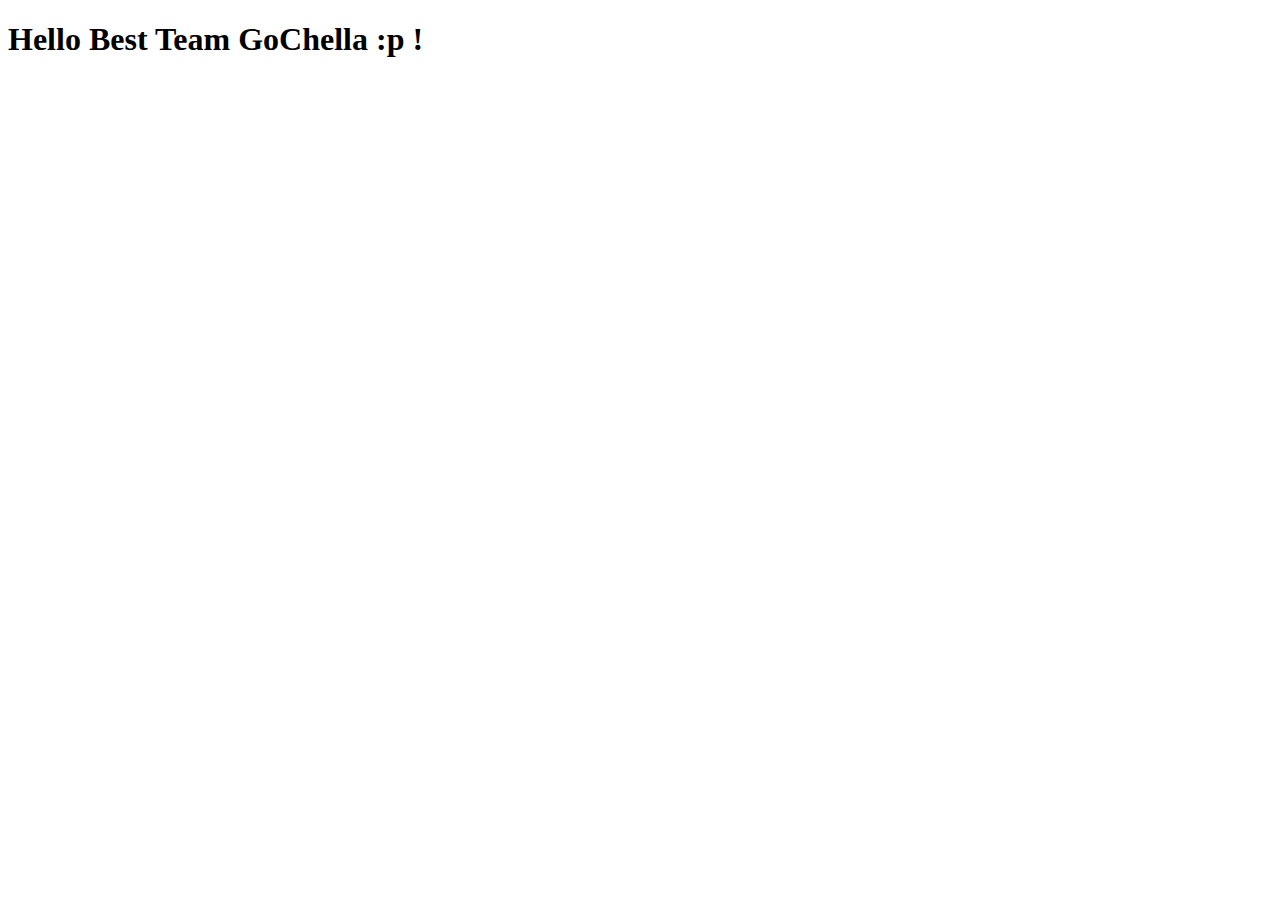
==== landing Page/index.html @ f95150fb "Add files via upload" ====
<!DOCTYPE html>
<html lang="en">
<head>
    <meta charset="UTF-8">
    <meta http-equiv="X-UA-Compatible" content="IE=edge" />
    <meta name="viewport" content="width=device-width, initial-scale=1.0">
    <title>landing Page</title>
        <!-- CSS link     -->
    <link rel="stylesheet" href="./assets/css/style.css">


</head>
<body>
      <h1> Hello Best Team GoChella :p ! </h1>
</body>
<script src="./assets/js/script.js"></script>
</html>
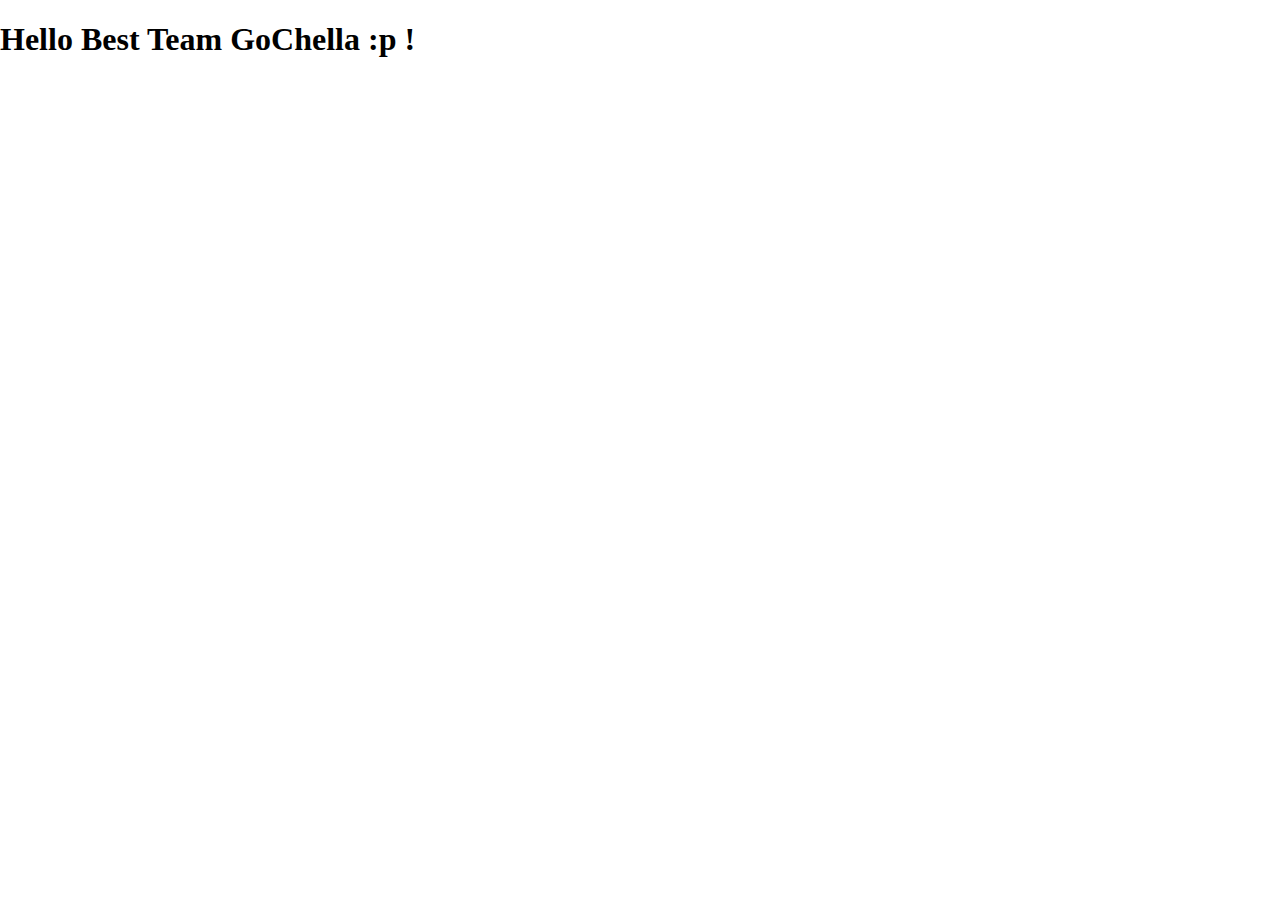
==== commit 0c9e3d13: "rectification des fichiers" ====
--- a/landing Page/index.html
+++ b/landing Page/index.html
@@ -12,6 +12,7 @@
 </head>
 <body>
       <h1> Hello Best Team GoChella :p ! </h1>
+      
 </body>
 <script src="./assets/js/script.js"></script>
 </html>--- a/landing Page/assets/css/style.css
+++ b/landing Page/assets/css/style.css
@@ -0,0 +1,4 @@
+body {
+    margin: 0 auto;
+    
+}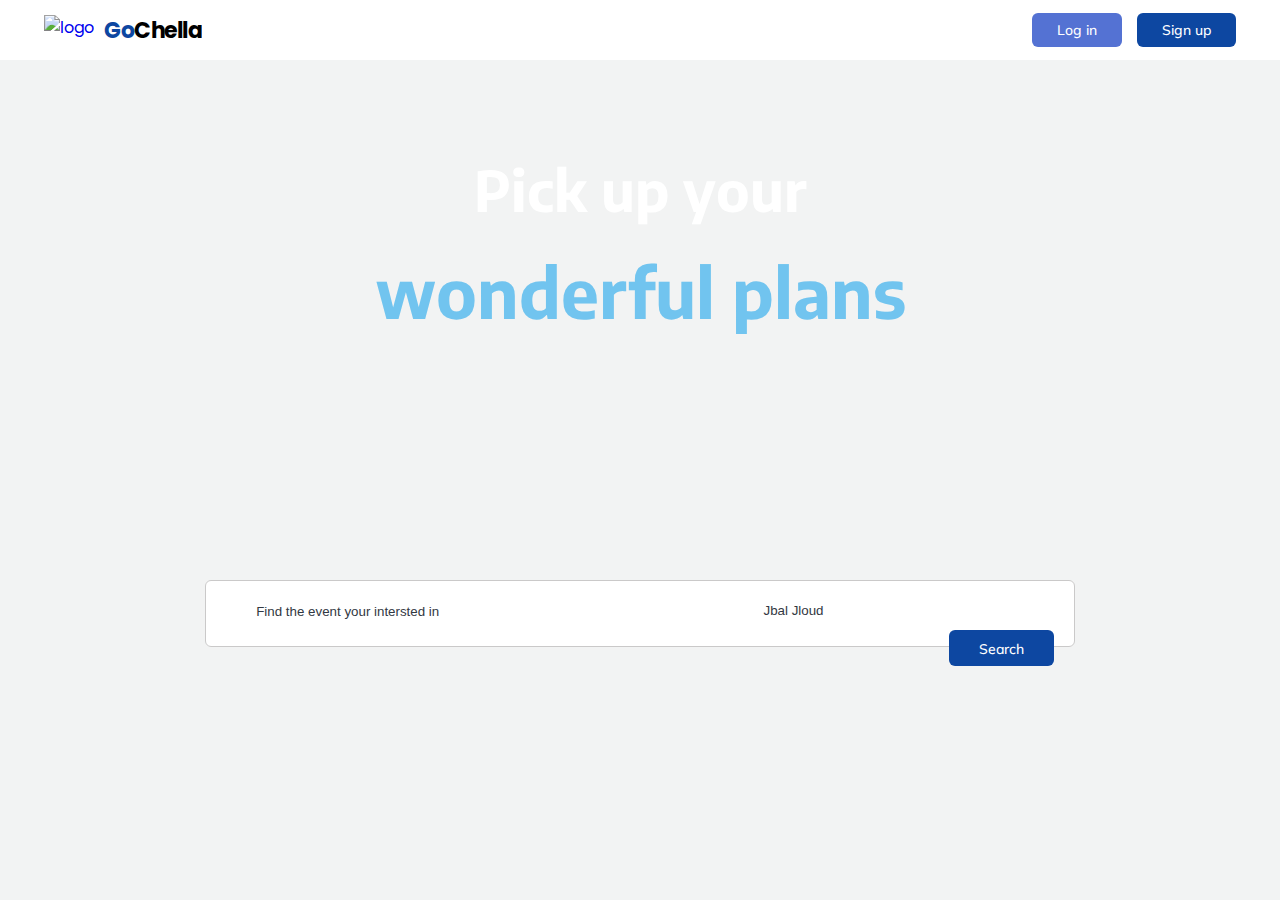
==== commit 2505e3d3: "section1 version1" ====
--- a/landing Page/index.html
+++ b/landing Page/index.html
@@ -11,8 +11,61 @@
 
 </head>
 <body>
-      <h1> Hello Best Team GoChella :p ! </h1>
-      
+    <header class="header">
+        <div class="bottom-bar">
+          <div class="bottom-bar__content">
+            <a href="./index.html" class="logo">
+              <img class="logo__img" src="./assets/logo.svg" alt="logo" />
+              <span class="logo__text"><span class="highlight">Go</span>Chella</span>
+            </a>
+  
+            <nav class="nav">
+              <ul class="nav__list">
+                <li class="nav__item">
+                  <button  class="btn login" id="login">Log in</button>
+                </li>
+                <li class="nav__item">
+                  <button  class="btn signup" id="signup">Sign up</button>
+                </li>
+              </ul>
+            </nav>
+  
+            <div class="hamburger">
+              <div class="bar"></div>
+              <div class="bar"></div>
+              <div class="bar"></div>
+            </div>
+          </div>
+        </div>
+      </header>
+      <main class="background">
+        <div class="main-bg">
+          <div class="main-content">
+              <p class="section-1">Pick up your</p>
+              <p class="section-2">wonderful plans</p>
+          </div>
+        </div>
+      </main>
+      <main class="content">
+        <div class="main-search">
+          <div class="left">
+            <div class="search-text">
+              <i class="bx bx-search" id="bx-search"></i>
+              <input type="text" name="search-section" id="search-input" placeholder="Find the event your intersted in">
+           
+            </div>
+          </div>
+          
+          <div class="right">
+           
+            <div class="search-location">
+            <i class='bx bx-map' id="bx-map"></i> 
+            <input type="text" name="search-section" id="search-map" placeholder="Jbal Jloud">
+            <button type="submit" class="btn search_btn">Search</button>
+            </div>
+        </div>
+        </div>
+      </main>
 </body>
 <script src="./assets/js/script.js"></script>
 </html>--- a/landing Page/assets/css/style.css
+++ b/landing Page/assets/css/style.css
@@ -1,4 +1,437 @@
-body {
-    margin: 0 auto;
+/* RESET */
+/* FONTS to be used */
+ /* POPPINS */
+ @import url('https://fonts.googleapis.com/css2?family=Poppins:wght@700&display=swap');
+  /* MULISH */
+   @import url('https://fonts.googleapis.com/css2?family=Mulish:wght@300&display=swap');
+   /* Encode Sans */
+  @import url('https://fonts.googleapis.com/css2?family=Encode+Sans:wght@700&family=Mulish:wght@300&family=Poppins:wght@300&display=swap');
+
+* {
+    margin: 0;
+    padding: 0;
+    box-sizing: border-box;
+  }
+  
+  ul {
+    list-style: none;
+  }
+  
+  a{
+    text-decoration: none;
+  }
+  
+  /* BASE STYLES */
+  body {
+    background-color: #f2f3f3;
+    font-family: 'Poppins', sans-serif;
+  }
+  
+  /* NORMAL STYLES */
+  .header {
+    position: fixed;
+    width: 100%;
+  }
+  
+  .icon {
+    margin-right: 3px;
+    color: rgba(255, 255, 255, 0.17);
+  }
+
+  .bottom-bar {
+    background-color: #FFFFFF;
+
+  }
+  
+  .bottom-bar__content {
+    min-height: 60px;
+    max-width: 1200px;
+    padding: 0 4px;
+    margin: 0 auto;  
+    display: flex;
+    justify-content: space-between;
+    align-items: center;
+  }
+  
+  .logo {
+    vertical-align: middle;
+    display: flex;
+    column-gap: 10px;
+    align-items: center;
+  }
+  
+  .logo__img {
+    height: 30px;
+  }
+  
+  .logo__text {
+    font-size: 22px;
+    color: black;
+    font-weight: bold;
+    letter-spacing: -0.5px;
+    font-family: "Poppins", sans-serif;
+  }
+  .highlight{
+    color:#0D47A1;    
+    font-size: 22px;
+    font-family: "Poppins", sans-serif;
+    font-weight: bold;
+  }
+  .nav {
+    transition: all 0.3s ease-in-out;
+  }
+  
+  .nav__list {
+    display: flex;
+    column-gap: 15px;
+  }
+
+   
+  .btn{
+    color: #FFFFFF;
+    font-family: 'Mulish', sans-serif;
+    font-size: 14px;
+    border-radius: 6px;
+    border:none;
+    padding: 8px 15px;
+    font-weight: 500;
+    cursor: pointer;
+    transition: all 0.2s;
+    background-color:#5472D3;
+    padding-right:25px;
+    padding-left:25px;
+   }
+  
+ 
+  .login{
+    background-color:#5472D3;
+  }
+  .signup{
+    background-color:#0D47A1;
+  }
+  .login:hover, #login:hover {
+    cursor:pointer;
+    background-color:  #0D47A1;
+    box-shadow: #5472D3 1px 1px 2px 3px;
+  }
+  .signup:hover , #signup:hover{
+    cursor:pointer;
+    background-color: #5472D3;
+    box-shadow: #0D47A1 1px 1px 2px 3px;
+  }
+  
+  .hamburger {
+    cursor: pointer;
+    display: none;
+  }
+  
+  .bar {
+    height: 2px;
+    width: 27px;
+    background-color: #181717;
+    margin: 5px 0;
+    opacity: 0.8;
+    transition: all 0.3s ease-in-out;
+  }
+  
+  /* For JS */
+  .nav--open {
+    left: 50% !important;
+  }
+  
+  .hamburger--open .bar:nth-child(1) {
+    transform: translateY(7px) rotate(45deg);
+  }
+  
+  .hamburger--open .bar:nth-child(2) {
+    opacity: 0;
+  }
+  
+  .hamburger--open .bar:nth-child(3) {
+    transform: translateY(-7px) rotate(-45deg);
+  }
+
+  .background{
+    position:fixed; 
+    padding-top:4%;
+    width:100%;
+    height:200vh;
+  }
+  .main-bg{
+    background:url("./assets/background.png");
+    background-repeat: no-repeat;
+    background-size:contain;
+    background-position:center top;
+    position: relative;
+    width: 100%;
+    height: 900px;
+    padding-top:8%;
+    margin-left: auto;
+    margin-right: auto;
+
+  }
+  .main-content{
+    text-align: center;
+    font-weight:bold;
+    font-family: "Encode Sans", sans-serif;
+  }
+  .section-1{
+    font-size: 56px;
+    color:#FFFFFF;
+    padding-bottom:2%;
+  }
+  .section-2{
+   color: #71C4EF;
+   font-size: 68px;
+  }
+  .content{
+    display: flex;
+    flex-direction: column;
+    justify-content: center;
+    align-items:center;
     
-}+  }
+  .right{
+    float: right;
+  }
+  .left{
+    float: left;
+  }
+  .main-search{
+    position: relative;
+    display: inline-block;
+    top:60vh;
+    margin-top:40px; 
+    border: 1px solid #cac9c9;
+    border-radius: 6px;
+    color: black;
+    background-color:white;
+    width:870px;
+    height:67px;
+  }
+  .bx{
+    color: #0D47A1;
+    width:40px;
+    height:40px;
+  }
+  #bx-search{
+    padding-top:9px;
+    padding-right: 2px;
+    padding-left:6%;
+  }
+  #search-input{
+    border: none;
+    width:400px;
+    border-radius:6px;
+    height: 40px;
+    padding-top:5px;
+    padding-left:6%;
+  }
+  #search-input:hover, #search-map:hover{
+    border: none;
+    box-shadow:#0D47A1 1px 1px 3px 4px;
+  }
+  #search-input:active, #search-map:active{
+    border:1px solid #5472D3;
+    box-shadow:#5472D3 1px 1px 2px 3px ;
+  }
+  
+  ::placeholder {
+    color: #323842;
+    opacity: 1; 
+  }
+  
+  ::-ms-input-placeholder { 
+    color: #323842;
+  }
+  .search-text{
+    padding-top: 2%;
+    /* border: 3px solid salmon; */
+  }
+
+  .bx-map{
+    margin-top: 3%;
+    padding-left:2%;
+  }
+ 
+  .vertical{
+
+    height:60%; 
+    border-left:3px solid #484a4d;
+ 
+  }
+
+  .search-location{
+    padding-top: 2%;
+   
+  }
+
+  #search-map{
+    border: none;
+    width:200px;
+    border-radius:6px;
+    height: 40px;
+    padding-top:5px;
+    padding-left:8%;
+  }
+  .search_btn{
+    background-color: #0D47A1;
+    text-align: end;
+    margin: 2px 20px;
+    padding-left: 30px;
+    padding-right:30px;
+    padding-top: 10px;
+    font-weight: 'Mulish', sans-serif;
+    float:right;
+  }
+  .search_btn:hover{
+    background-color:#5472D3;
+    box-shadow: #5472D3 1px 1px 2px 3px;
+  }
+  
+    /* MEDIA QUERIES */
+    @media (max-width: 650px) {
+      .nav {
+        position: fixed;
+        top: 90px;
+        left: -100%;
+        transform: translateX(-50%);
+        width: 100%;
+        padding: 10px 0 25px;
+      }
+    
+      .nav__list {
+        flex-direction: column;
+        align-items: center;
+        row-gap: 20px;
+      }
+      .btn {
+        font-size: 11px;
+        padding: 7px 17px;
+      }
+    
+      .hamburger {
+        display: block;
+      }
+      .background{
+        padding-top:9%;
+      }
+      .section-1{
+        font-size: 26px;
+        padding-bottom:2%;
+      }
+      .section-2{
+       font-size: 38px;
+      }
+      .content{
+        display: flex;
+      }
+      .main-search{
+        position: relative;
+        display: flex;
+        flex-direction:space-around;
+        align-items: center;
+        top:35vh;
+        margin-top:2px; 
+        width:450px;
+        height: 100px;
+      }
+      #search-input{
+        width:70%;
+      }
+      #search-map{
+        padding-left:8px;
+        width:50%;
+      }
+      .search_btn{
+        margin-top:2%;
+       padding-left:6px;
+       padding-right:6px;
+       width:46px;
+      }
+    }
+    @media (min-width: 650px) and (max-width:950px) {
+    
+   
+      .background{
+        padding-top:8%;
+      }
+      .section-1{
+        font-size: 44px;
+        padding-bottom:1%;
+      }
+      .section-2{
+       font-size: 56px;
+      }
+      .content{
+        display: flex;
+        flex-direction:space-between;
+      }
+      .main-bg{
+        height:1200px;
+      }
+      .main-search{
+        position: relative;
+        top:42vh;
+        margin-top:2px; 
+        width:650px;
+        height: 100px;
+      }
+      .left{
+        padding-top: 4%;
+        padding-left:5%;
+      }
+      .right{
+        padding-top:4%;
+      }
+      #search-input{
+        width:210px;
+      }
+      #search-map{
+        width:40%;
+      }
+     .search_btn{
+     padding-left: 7px;
+     padding-right:7px;
+     }
+      }
+  @media (min-width: 950px) and (max-width:1160px) {
+    
+   
+    .background{
+      padding-top:5%;
+    }
+    .section-1{
+      font-size: 46px;
+      padding-bottom:1%;
+    }
+    .section-2{
+     font-size: 58px;
+    }
+    .content{
+      display: flex;
+      flex-direction:space-evenly;
+      /* align-items: center; */
+    }
+    .main-search{
+      position: relative;
+      top:60vh;
+      margin-top:2px; 
+      width:750px;
+      height: 110px;
+    }
+    .left{
+      padding-top: 4%;
+      padding-left:8%;
+    }
+    .right{
+      padding-top:4%;
+    }
+    #search-input{
+      width:250px;
+    }
+    #search-map{
+      width:40%;
+    }
+   
+    }
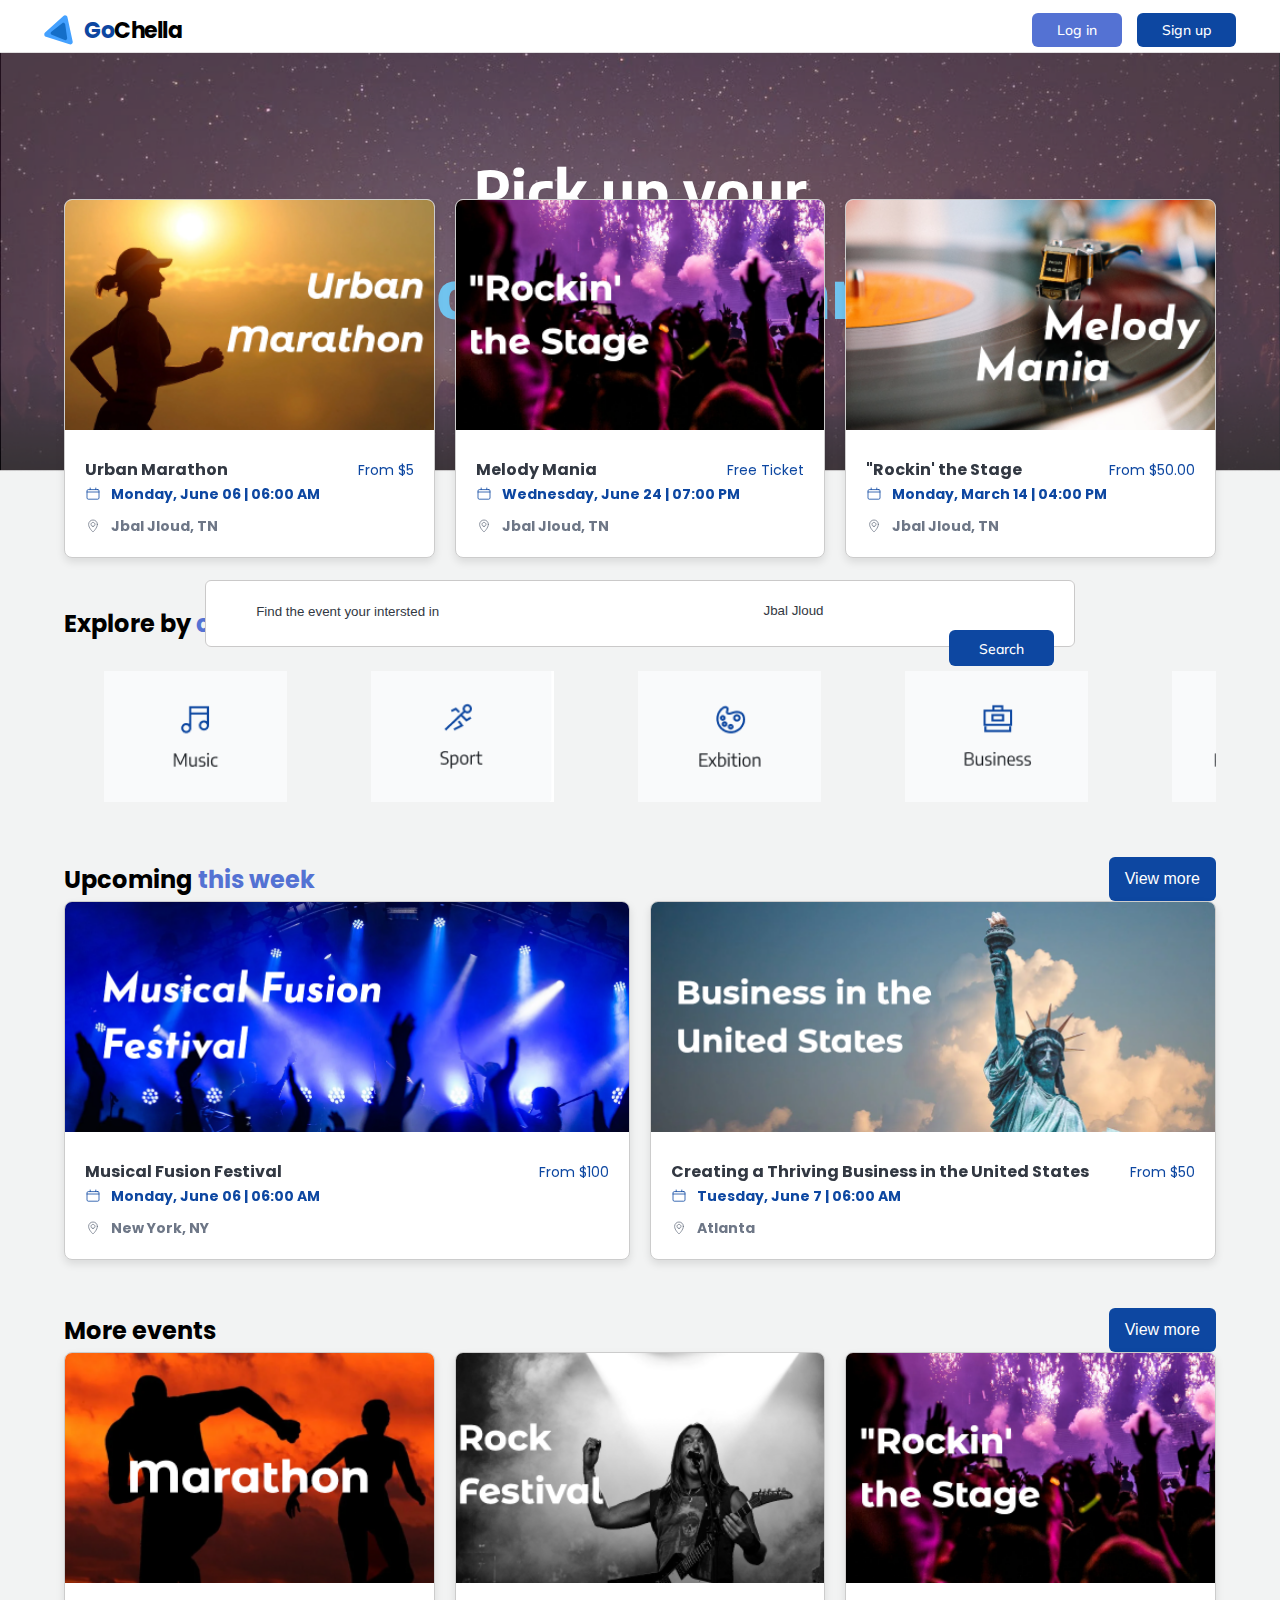
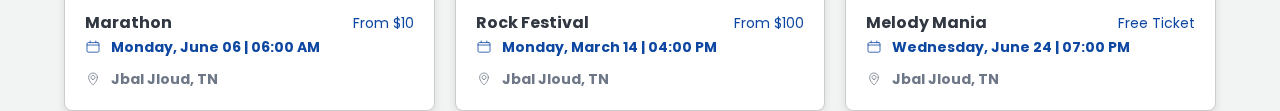
==== commit a09b8b25: "cards section" ====
--- a/landing Page/index.html
+++ b/landing Page/index.html
@@ -1,71 +1,264 @@
 <!DOCTYPE html>
 <html lang="en">
+
 <head>
-    <meta charset="UTF-8">
-    <meta http-equiv="X-UA-Compatible" content="IE=edge" />
-    <meta name="viewport" content="width=device-width, initial-scale=1.0">
-    <title>landing Page</title>
-        <!-- CSS link     -->
-    <link rel="stylesheet" href="./assets/css/style.css">
+  <meta charset="UTF-8">
+  <meta http-equiv="X-UA-Compatible" content="IE=edge" />
+  <meta name="viewport" content="width=device-width, initial-scale=1.0">
+  <title>landing Page</title>
+  <!-- CSS link     -->
+  <link rel="stylesheet" href="./assets/css/style.css">
 
 
 </head>
+
 <body>
-    <header class="header">
-        <div class="bottom-bar">
-          <div class="bottom-bar__content">
-            <a href="./index.html" class="logo">
-              <img class="logo__img" src="./assets/logo.svg" alt="logo" />
-              <span class="logo__text"><span class="highlight">Go</span>Chella</span>
-            </a>
-  
-            <nav class="nav">
-              <ul class="nav__list">
-                <li class="nav__item">
-                  <button  class="btn login" id="login">Log in</button>
-                </li>
-                <li class="nav__item">
-                  <button  class="btn signup" id="signup">Sign up</button>
-                </li>
-              </ul>
-            </nav>
-  
-            <div class="hamburger">
-              <div class="bar"></div>
-              <div class="bar"></div>
-              <div class="bar"></div>
-            </div>
-          </div>
-        </div>
-      </header>
-      <main class="background">
-        <div class="main-bg">
-          <div class="main-content">
-              <p class="section-1">Pick up your</p>
-              <p class="section-2">wonderful plans</p>
-          </div>
-        </div>
-      </main>
-      <main class="content">
-        <div class="main-search">
-          <div class="left">
-            <div class="search-text">
-              <i class="bx bx-search" id="bx-search"></i>
-              <input type="text" name="search-section" id="search-input" placeholder="Find the event your intersted in">
-           
-            </div>
-          </div>
-          
-          <div class="right">
-           
-            <div class="search-location">
-            <i class='bx bx-map' id="bx-map"></i> 
-            <input type="text" name="search-section" id="search-map" placeholder="Jbal Jloud">
-            <button type="submit" class="btn search_btn">Search</button>
-            </div>
-        </div>
-        </div>
-      </main>
+  <header class="header">
+    <div class="bottom-bar">
+      <div class="bottom-bar__content">
+        <a href="./index.html" class="logo">
+          <img class="logo__img" src="../landing Page/assets/images/logo.svg" alt="logo" />
+          <span class="logo__text"><span class="highlight">Go</span>Chella</span>
+        </a>
+
+        <nav class="nav">
+          <ul class="nav__list">
+            <li class="nav__item">
+              <button class="btn login" id="login">Log in</button>
+            </li>
+            <li class="nav__item">
+              <button class="btn signup" id="signup">Sign up</button>
+            </li>
+          </ul>
+        </nav>
+
+        <div class="hamburger">
+          <div class="bar"></div>
+          <div class="bar"></div>
+          <div class="bar"></div>
+        </div>
+      </div>
+    </div>
+  </header>
+  <main class="background">
+    <div class="main-bg">
+      <div class="main-content">
+        <p class="section-1">Pick up your</p>
+        <p class="section-2">wonderful plans</p>
+      </div>
+    </div>
+  </main>
+  <main class="content">
+    <div class="main-search">
+      <div class="left">
+        <div class="search-text">
+          <i class="bx bx-search" id="bx-search"></i>
+          <input type="text" name="search-section" id="search-input" placeholder="Find the event your intersted in">
+
+        </div>
+      </div>
+
+      <div class="right">
+
+        <div class="search-location">
+          <i class='bx bx-map' id="bx-map"></i>
+          <input type="text" name="search-section" id="search-map" placeholder="Jbal Jloud">
+          <button type="submit" class="btn search_btn">Search</button>
+        </div>
+      </div>
+    </div>
+  </main>
+  <!-- Events Section -->
+  <section class="events">
+    <div class="container">
+      <div class="header-title flex-justify-content">
+        <h2>New events in <span class="primary">jbal jloud</span> </h2>
+        <input class="button btn-primary" type="button" value="View more">
+      </div>
+      <div class="card-container">
+        <div class="card">
+          <img class="card-image" src="../landing Page/assets/images/Image 7.png" alt="Card Image">
+          <div class="card-content">
+            <div class="card-title flex-justify-content">
+              <h4 class="text">Urban Marathon</h4>
+              <p class="pricing">From $5</p>
+            </div>
+            <div class="calendar center-flex">
+              <img src="../landing Page/assets/images/Calendar 4.svg" alt="calendar" />
+              <span>Monday, June 06 | 06:00 AM</span>
+            </div>
+            <div class="position center-flex">
+              <img src="../landing Page/assets/images/Pin 3 5.svg" alt="pin" />
+              <span>Jbal Jloud, TN</span>
+            </div>
+          </div>
+        </div>
+        <div class="card">
+          <img class="card-image" src="../landing Page/assets/images/Image 8.png" alt="Card Image">
+          <div class="card-content">
+            <div class="card-title flex-justify-content">
+              <h4 class="text">Melody Mania</h4>
+              <p class="pricing free-price">Free Ticket</p>
+            </div>
+            <div class="calendar center-flex">
+              <img src="../landing Page/assets/images/Calendar 4.svg" alt="calendar" />
+              <span>Wednesday, June 24 | 07:00 PM</span>
+            </div>
+            <div class="position center-flex">
+              <img src="../landing Page/assets/images/Pin 3 5.svg" alt="pin" />
+              <span>Jbal Jloud, TN</span>
+            </div>
+          </div>
+        </div>
+        <div class="card">
+          <img class="card-image" src="../landing Page/assets/images/Image 9.png" alt="Card Image">
+          <div class="card-content">
+            <div class="card-title flex-justify-content">
+              <h4 class="text">"Rockin' the Stage</h4>
+              <p class="pricing">From $50.00</p>
+            </div>
+            <div class="calendar center-flex">
+              <img src="../landing Page/assets/images/Calendar 4.svg" alt="calendar" />
+              <span>Monday, March 14 | 04:00 PM</span>
+            </div>
+            <div class="position center-flex">
+              <img src="../landing Page/assets/images/Pin 3 5.svg" alt="pin" />
+              <span>Jbal Jloud, TN</span>
+            </div>
+          </div>
+        </div>
+      </div>
+  </section>
+  <!-- End:Events Section -->
+
+  <!-- Categories Section -->
+  <section class="events">
+    <div class="container">
+      <div class="header-title">
+        <h2>Explore by <span class="primary">categories</span></h2>
+      </div>
+      <div class="logo-slider">
+        <div class="logos-slide">
+          <img src="../landing Page/assets/images/music.png">
+          <img src="../landing Page/assets/images/sport.png">
+          <img src="../landing Page/assets/images/exbition.png">
+          <img src="../landing Page/assets/images/business.png">
+          <img src="../landing Page/assets/images/photography.png">
+        </div>
+      </div>
+    </div>
+  </section>
+
+  <!-- End:Categories Section -->
+  <!-- Upcoming Section -->
+  <section class="upcoming">
+    <div class="container">
+      <div class="header-title flex-justify-content">
+        <h2>Upcoming <span class="primary">this week</span> </h2>
+        <input class="button btn-primary" type="button" value="View more">
+      </div>
+      <div class="card-container">
+        <div class="card">
+          <img class="card-image" src="../landing Page/assets/images/Image 3.png" alt="Card Image">
+          <div class="card-content">
+            <div class="card-title flex-justify-content">
+              <h4 class="text">Musical Fusion Festival</h4>
+              <p class="pricing">From $100</p>
+            </div>
+            <div class="calendar center-flex">
+              <img src="../landing Page/assets/images/Calendar 4.svg" alt="calendar" />
+              <span>Monday, June 06 | 06:00 AM</span>
+            </div>
+            <div class="position center-flex">
+              <img src="../landing Page/assets/images/Pin 3 5.svg" alt="pin" />
+              <span>New York, NY</span>
+            </div>
+          </div>
+        </div>
+        <div class="card">
+          <img class="card-image" src="../landing Page/assets/images/Image 4.png" alt="Card Image">
+          <div class="card-content">
+            <div class="card-title flex-justify-content">
+              <h4 class="text">Creating a Thriving Business in the United States</h4>
+              <p class="pricing">From $50</p>
+            </div>
+            <div class="calendar center-flex">
+              <img src="../landing Page/assets/images/Calendar 4.svg" alt="calendar" />
+              <span>Tuesday, June 7 | 06:00 AM</span>
+            </div>
+            <div class="position center-flex">
+              <img src="../landing Page/assets/images/Pin 3 5.svg" alt="pin" />
+              <span>Atlanta</span>
+            </div>
+          </div>
+        </div>
+      </div>
+  </section>
+  <!-- End:Upcoming Section -->
+  <!-- More events Section -->
+  <section class="events">
+    <div class="container">
+      <div class="header-title flex-justify-content">
+        <h2>More events</h2>
+        <input class="button btn-primary" type="button" value="View more">
+      </div>
+      <div class="card-container">
+        <div class="card">
+          <img class="card-image" src="../landing Page/assets/images/Image 12.png" alt="Card Image">
+          <div class="card-content">
+            <div class="card-title flex-justify-content">
+              <h4 class="text">Marathon</h4>
+              <p class="pricing">From $10</p>
+            </div>
+            <div class="calendar center-flex">
+              <img src="../landing Page/assets/images/Calendar 4.svg" alt="calendar" />
+              <span>Monday, June 06 | 06:00 AM</span>
+            </div>
+            <div class="position center-flex">
+              <img src="../landing Page/assets/images/Pin 3 5.svg" alt="pin" />
+              <span>Jbal Jloud, TN</span>
+            </div>
+          </div>
+        </div>
+        <div class="card">
+          <img class="card-image" src="../landing Page/assets/images/Image 11.png" alt="Card Image">
+          <div class="card-content">
+            <div class="card-title flex-justify-content">
+              <h4 class="text">Rock Festival</h4>
+              <p class="pricing">From $100</p>
+            </div>
+            <div class="calendar center-flex">
+              <img src="../landing Page/assets/images/Calendar 4.svg" alt="calendar" />
+              <span>Monday, March 14 | 04:00 PM</span>
+            </div>
+            <div class="position center-flex">
+              <img src="../landing Page/assets/images/Pin 3 5.svg" alt="pin" />
+              <span>Jbal Jloud, TN</span>
+            </div>
+          </div>
+        </div>
+        <div class="card">
+          <img class="card-image" src="../landing Page/assets/images/Image 8.png" alt="Card Image">
+          <div class="card-content">
+            <div class="card-title flex-justify-content">
+              <h4 class="text">Melody Mania</h4>
+              <p class="pricing free-price">Free Ticket</p>
+            </div>
+            <div class="calendar center-flex">
+              <img src="../landing Page/assets/images/Calendar 4.svg" alt="calendar" />
+              <span>Wednesday, June 24 | 07:00 PM</span>
+            </div>
+            <div class="position center-flex">
+              <img src="../landing Page/assets/images/Pin 3 5.svg" alt="pin" />
+              <span>Jbal Jloud, TN</span>
+            </div>
+          </div>
+        </div>
+      </div>
+  </section>
+  <!-- End: More events Section -->
+
 </body>
 <script src="./assets/js/script.js"></script>
+
 </html>--- a/landing Page/assets/css/style.css
+++ b/landing Page/assets/css/style.css
@@ -158,7 +158,7 @@
     height:200vh;
   }
   .main-bg{
-    background:url("./assets/background.png");
+    background:url("../images/background.png");
     background-repeat: no-repeat;
     background-size:contain;
     background-position:center top;
@@ -435,3 +435,159 @@
     }
    
     }
+
+/* common classes */
+section{
+  margin-top: 3rem;
+}
+.container {
+	max-width: 1380px;
+	width: 90%;
+	margin-left: auto;
+	margin-right: auto;
+}
+.primary{
+  color: #5472D3;
+}
+.btn-primary{
+    color:#FFFFFF;
+    background: #0D47A1;
+    border: none;
+    border-radius: 6px;
+    font-size: 16px;
+    font-style: normal;
+    font-weight: 400;
+    line-height: 26px; 
+    padding: 9px 16px;
+    cursor: pointer;
+}
+.flex-justify-content{
+    display: flex;
+    align-items: center;
+    justify-content: space-between;
+}
+
+/* End:Common classes */
+
+/* Events */
+.card-container {
+  display: grid;
+  grid-template-columns: repeat(auto-fit, minmax(300px, 1fr));
+  grid-gap: 20px;
+  justify-content: space-around;
+}
+
+.card {
+  position: relative;
+  border: 1px solid #ccc;
+  border-radius: 8px;
+  background-color: #fff;
+  box-shadow: 0 4px 8px rgba(0, 0, 0, 0.1);
+  overflow: hidden;
+}
+
+.card .card-image {
+  width: 100%;
+  height: 230px;
+  object-fit: cover;
+}
+
+.card-content {
+  padding: 20px;
+}
+
+
+.card .text{
+  color: #323842;
+  font-size: 16px;
+  font-style: normal;
+  font-weight: 700;
+  line-height: 26px; 
+} 
+.card .pricing{
+  color: #0D47A1;
+  font-size: 14px;
+  font-weight: 400;
+  line-height: 22px; 
+}
+.calendar {
+  margin-bottom: 10px; 
+}
+
+/* center-flex to adjust between icon and text */
+.card .center-flex {
+  display: flex;
+  align-items: center;
+}
+.card .center-flex span{
+  font-size: 14px;
+  font-style: normal;
+  font-weight: 700;
+  line-height: 22px;
+}
+.card .center-flex img {
+  margin-right: 10px; 
+}
+.card .calendar span{
+  color: #0D47A1;
+}
+.card .position span{
+  color: #6E7787;
+}
+
+/* .collection-card .avator {
+  position: absolute;
+  bottom: 0;
+  left: 40px;
+  transform: translateY(50%);
+  width: 60px;
+  height: 60px;
+  border-radius: 50px;
+  transition: 300ms;
+} */
+
+/* End:Events */
+
+/* Slider display */
+
+.logo-slider {
+  overflow: hidden;
+  padding: 30px 0 0 0;
+  white-space: nowrap;
+  position: relative;
+}
+
+.logo-slider:hover .logos-slide {
+  animation-play-state: paused;
+}
+
+.logos-slide {
+  display: inline-block;
+  animation: 45s slide infinite linear;
+}
+
+.logos-slide img {
+  width: 183px;
+  margin: 0 40px;
+}
+
+
+@keyframes slide {
+  from {
+      transform: translateX(0);
+  }
+
+  to {
+      transform: translateX(-100%);
+  }
+}
+/* End:Slider display */
+
+
+
+
+
+
+/* Content Style */
+/* Interactive Effect */
+/* Display this style when screen-width is lower than 425px*/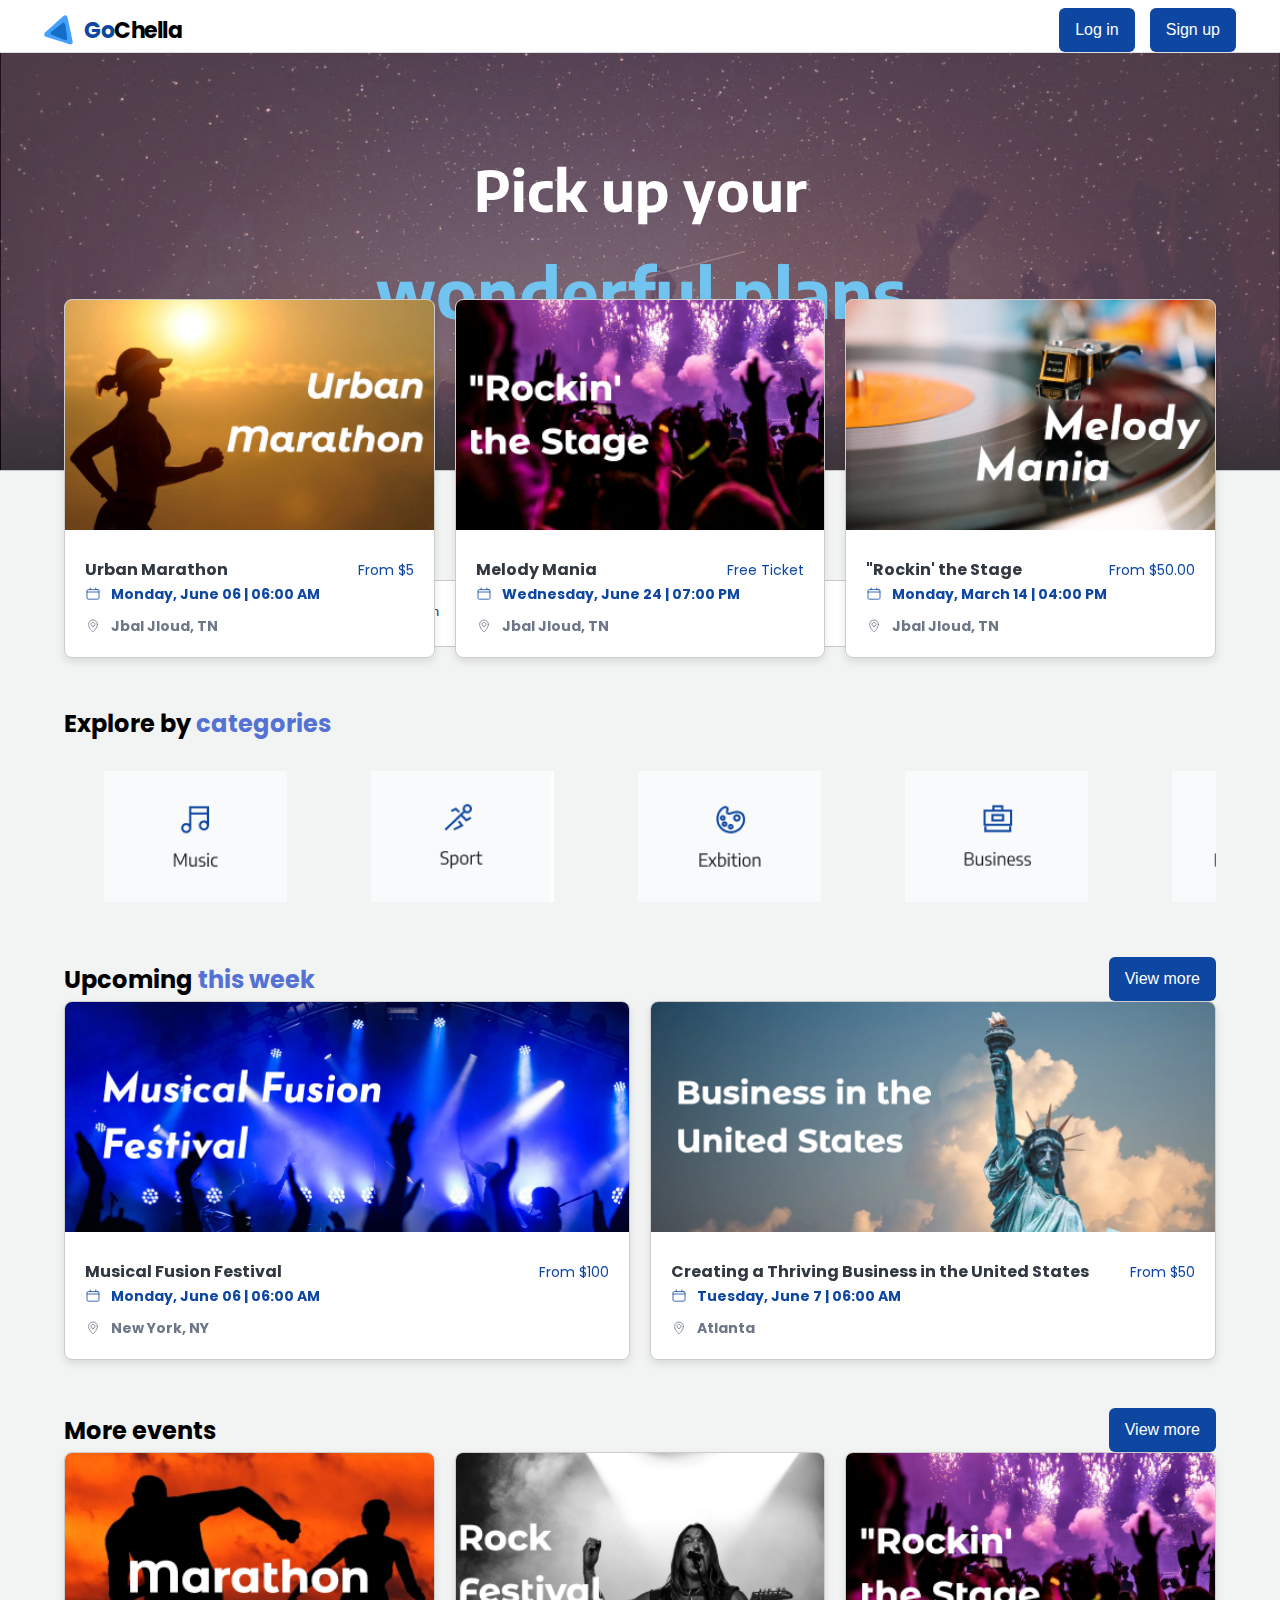
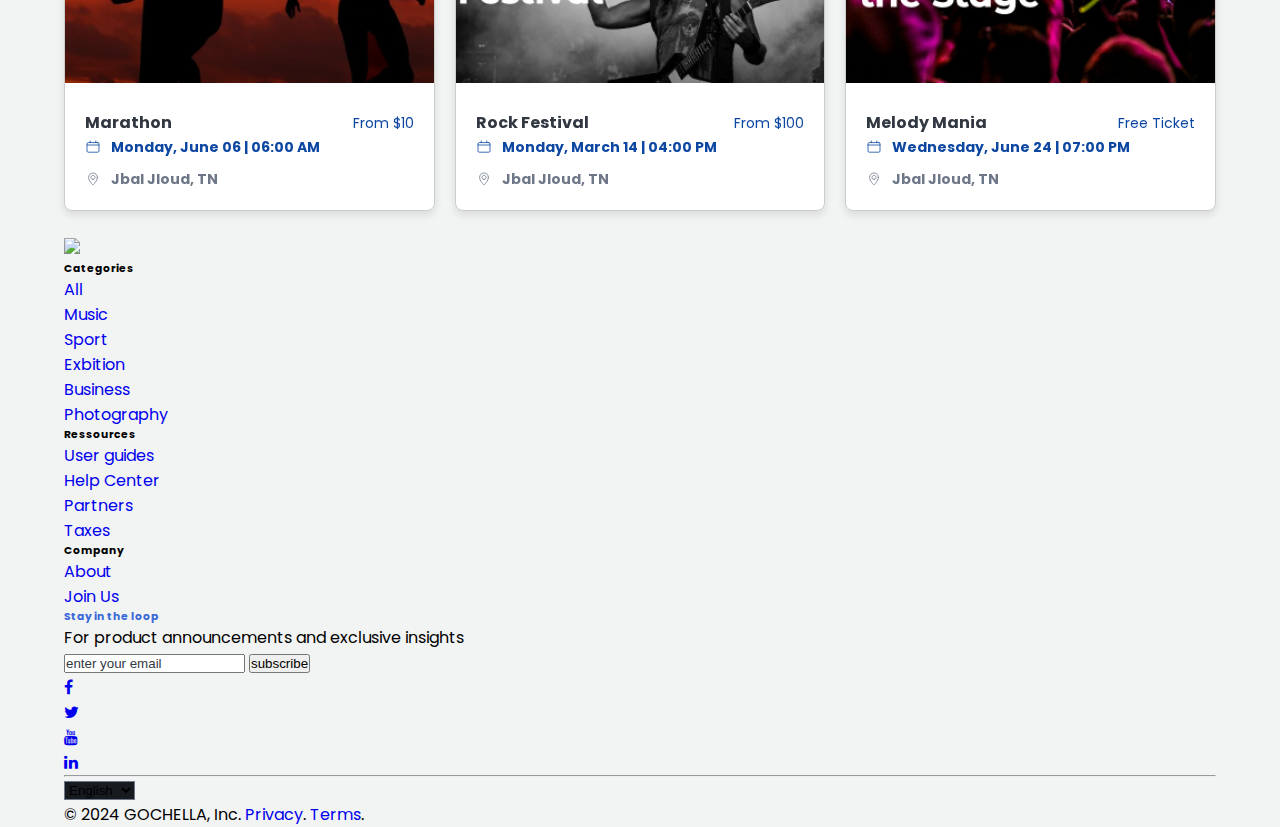
==== commit 0ee34fd9: "Add files via upload" ====
--- a/landing Page/index.html
+++ b/landing Page/index.html
@@ -1,264 +1,344 @@
-<!DOCTYPE html>
-<html lang="en">
-
-<head>
-  <meta charset="UTF-8">
-  <meta http-equiv="X-UA-Compatible" content="IE=edge" />
-  <meta name="viewport" content="width=device-width, initial-scale=1.0">
-  <title>landing Page</title>
-  <!-- CSS link     -->
-  <link rel="stylesheet" href="./assets/css/style.css">
-
-
-</head>
-
-<body>
-  <header class="header">
-    <div class="bottom-bar">
-      <div class="bottom-bar__content">
-        <a href="./index.html" class="logo">
-          <img class="logo__img" src="../landing Page/assets/images/logo.svg" alt="logo" />
-          <span class="logo__text"><span class="highlight">Go</span>Chella</span>
-        </a>
-
-        <nav class="nav">
-          <ul class="nav__list">
-            <li class="nav__item">
-              <button class="btn login" id="login">Log in</button>
-            </li>
-            <li class="nav__item">
-              <button class="btn signup" id="signup">Sign up</button>
-            </li>
-          </ul>
-        </nav>
-
-        <div class="hamburger">
-          <div class="bar"></div>
-          <div class="bar"></div>
-          <div class="bar"></div>
-        </div>
-      </div>
-    </div>
-  </header>
-  <main class="background">
-    <div class="main-bg">
-      <div class="main-content">
-        <p class="section-1">Pick up your</p>
-        <p class="section-2">wonderful plans</p>
-      </div>
-    </div>
-  </main>
-  <main class="content">
-    <div class="main-search">
-      <div class="left">
-        <div class="search-text">
-          <i class="bx bx-search" id="bx-search"></i>
-          <input type="text" name="search-section" id="search-input" placeholder="Find the event your intersted in">
-
-        </div>
-      </div>
-
-      <div class="right">
-
-        <div class="search-location">
-          <i class='bx bx-map' id="bx-map"></i>
-          <input type="text" name="search-section" id="search-map" placeholder="Jbal Jloud">
-          <button type="submit" class="btn search_btn">Search</button>
-        </div>
-      </div>
-    </div>
-  </main>
-  <!-- Events Section -->
-  <section class="events">
-    <div class="container">
-      <div class="header-title flex-justify-content">
-        <h2>New events in <span class="primary">jbal jloud</span> </h2>
-        <input class="button btn-primary" type="button" value="View more">
-      </div>
-      <div class="card-container">
-        <div class="card">
-          <img class="card-image" src="../landing Page/assets/images/Image 7.png" alt="Card Image">
-          <div class="card-content">
-            <div class="card-title flex-justify-content">
-              <h4 class="text">Urban Marathon</h4>
-              <p class="pricing">From $5</p>
-            </div>
-            <div class="calendar center-flex">
-              <img src="../landing Page/assets/images/Calendar 4.svg" alt="calendar" />
-              <span>Monday, June 06 | 06:00 AM</span>
-            </div>
-            <div class="position center-flex">
-              <img src="../landing Page/assets/images/Pin 3 5.svg" alt="pin" />
-              <span>Jbal Jloud, TN</span>
-            </div>
-          </div>
-        </div>
-        <div class="card">
-          <img class="card-image" src="../landing Page/assets/images/Image 8.png" alt="Card Image">
-          <div class="card-content">
-            <div class="card-title flex-justify-content">
-              <h4 class="text">Melody Mania</h4>
-              <p class="pricing free-price">Free Ticket</p>
-            </div>
-            <div class="calendar center-flex">
-              <img src="../landing Page/assets/images/Calendar 4.svg" alt="calendar" />
-              <span>Wednesday, June 24 | 07:00 PM</span>
-            </div>
-            <div class="position center-flex">
-              <img src="../landing Page/assets/images/Pin 3 5.svg" alt="pin" />
-              <span>Jbal Jloud, TN</span>
-            </div>
-          </div>
-        </div>
-        <div class="card">
-          <img class="card-image" src="../landing Page/assets/images/Image 9.png" alt="Card Image">
-          <div class="card-content">
-            <div class="card-title flex-justify-content">
-              <h4 class="text">"Rockin' the Stage</h4>
-              <p class="pricing">From $50.00</p>
-            </div>
-            <div class="calendar center-flex">
-              <img src="../landing Page/assets/images/Calendar 4.svg" alt="calendar" />
-              <span>Monday, March 14 | 04:00 PM</span>
-            </div>
-            <div class="position center-flex">
-              <img src="../landing Page/assets/images/Pin 3 5.svg" alt="pin" />
-              <span>Jbal Jloud, TN</span>
-            </div>
-          </div>
-        </div>
-      </div>
-  </section>
-  <!-- End:Events Section -->
-
-  <!-- Categories Section -->
-  <section class="events">
-    <div class="container">
-      <div class="header-title">
-        <h2>Explore by <span class="primary">categories</span></h2>
-      </div>
-      <div class="logo-slider">
-        <div class="logos-slide">
-          <img src="../landing Page/assets/images/music.png">
-          <img src="../landing Page/assets/images/sport.png">
-          <img src="../landing Page/assets/images/exbition.png">
-          <img src="../landing Page/assets/images/business.png">
-          <img src="../landing Page/assets/images/photography.png">
-        </div>
-      </div>
-    </div>
-  </section>
-
-  <!-- End:Categories Section -->
-  <!-- Upcoming Section -->
-  <section class="upcoming">
-    <div class="container">
-      <div class="header-title flex-justify-content">
-        <h2>Upcoming <span class="primary">this week</span> </h2>
-        <input class="button btn-primary" type="button" value="View more">
-      </div>
-      <div class="card-container">
-        <div class="card">
-          <img class="card-image" src="../landing Page/assets/images/Image 3.png" alt="Card Image">
-          <div class="card-content">
-            <div class="card-title flex-justify-content">
-              <h4 class="text">Musical Fusion Festival</h4>
-              <p class="pricing">From $100</p>
-            </div>
-            <div class="calendar center-flex">
-              <img src="../landing Page/assets/images/Calendar 4.svg" alt="calendar" />
-              <span>Monday, June 06 | 06:00 AM</span>
-            </div>
-            <div class="position center-flex">
-              <img src="../landing Page/assets/images/Pin 3 5.svg" alt="pin" />
-              <span>New York, NY</span>
-            </div>
-          </div>
-        </div>
-        <div class="card">
-          <img class="card-image" src="../landing Page/assets/images/Image 4.png" alt="Card Image">
-          <div class="card-content">
-            <div class="card-title flex-justify-content">
-              <h4 class="text">Creating a Thriving Business in the United States</h4>
-              <p class="pricing">From $50</p>
-            </div>
-            <div class="calendar center-flex">
-              <img src="../landing Page/assets/images/Calendar 4.svg" alt="calendar" />
-              <span>Tuesday, June 7 | 06:00 AM</span>
-            </div>
-            <div class="position center-flex">
-              <img src="../landing Page/assets/images/Pin 3 5.svg" alt="pin" />
-              <span>Atlanta</span>
-            </div>
-          </div>
-        </div>
-      </div>
-  </section>
-  <!-- End:Upcoming Section -->
-  <!-- More events Section -->
-  <section class="events">
-    <div class="container">
-      <div class="header-title flex-justify-content">
-        <h2>More events</h2>
-        <input class="button btn-primary" type="button" value="View more">
-      </div>
-      <div class="card-container">
-        <div class="card">
-          <img class="card-image" src="../landing Page/assets/images/Image 12.png" alt="Card Image">
-          <div class="card-content">
-            <div class="card-title flex-justify-content">
-              <h4 class="text">Marathon</h4>
-              <p class="pricing">From $10</p>
-            </div>
-            <div class="calendar center-flex">
-              <img src="../landing Page/assets/images/Calendar 4.svg" alt="calendar" />
-              <span>Monday, June 06 | 06:00 AM</span>
-            </div>
-            <div class="position center-flex">
-              <img src="../landing Page/assets/images/Pin 3 5.svg" alt="pin" />
-              <span>Jbal Jloud, TN</span>
-            </div>
-          </div>
-        </div>
-        <div class="card">
-          <img class="card-image" src="../landing Page/assets/images/Image 11.png" alt="Card Image">
-          <div class="card-content">
-            <div class="card-title flex-justify-content">
-              <h4 class="text">Rock Festival</h4>
-              <p class="pricing">From $100</p>
-            </div>
-            <div class="calendar center-flex">
-              <img src="../landing Page/assets/images/Calendar 4.svg" alt="calendar" />
-              <span>Monday, March 14 | 04:00 PM</span>
-            </div>
-            <div class="position center-flex">
-              <img src="../landing Page/assets/images/Pin 3 5.svg" alt="pin" />
-              <span>Jbal Jloud, TN</span>
-            </div>
-          </div>
-        </div>
-        <div class="card">
-          <img class="card-image" src="../landing Page/assets/images/Image 8.png" alt="Card Image">
-          <div class="card-content">
-            <div class="card-title flex-justify-content">
-              <h4 class="text">Melody Mania</h4>
-              <p class="pricing free-price">Free Ticket</p>
-            </div>
-            <div class="calendar center-flex">
-              <img src="../landing Page/assets/images/Calendar 4.svg" alt="calendar" />
-              <span>Wednesday, June 24 | 07:00 PM</span>
-            </div>
-            <div class="position center-flex">
-              <img src="../landing Page/assets/images/Pin 3 5.svg" alt="pin" />
-              <span>Jbal Jloud, TN</span>
-            </div>
-          </div>
-        </div>
-      </div>
-  </section>
-  <!-- End: More events Section -->
-
-</body>
-<script src="./assets/js/script.js"></script>
-
+<!DOCTYPE html>
+<html lang="en">
+
+<head>
+  <meta charset="UTF-8">
+  <meta http-equiv="X-UA-Compatible" content="IE=edge" />
+  <meta name="viewport" content="width=device-width, initial-scale=1.0">
+  <title>landing Page</title>
+  <!-- CSS link     -->
+  <link rel="stylesheet" href="./assets/css/style.css">
+  <link href="https://cdn.jsdelivr.net/npm/bootstrap@5.3.2/dist/css/bootstrap.min.css" rel="stylesheet" integrity="sha384-T3c6CoIi6uLrA9TneNEoa7RxnatzjcDSCmG1MXxSR1GAsXEV/Dwwykc2MPK8M2HN" crossorigin="anonymous">
+<link rel="stylesheet" href="https://cdnjs.cloudflare.com/ajax/libs/font-awesome/4.7.0/css/font-awesome.min.css">
+
+
+</head>
+
+<body>
+  <header class="header">
+    <div class="bottom-bar">
+      <div class="bottom-bar__content">
+        <a href="./index.html" class="logo">
+          <img class="logo__img" src="../landing Page/assets/images/logo.svg" alt="logo" />
+          <span class="logo__text"><span class="highlight">Go</span>Chella</span>
+        </a>
+
+        <nav class="nav">
+          <ul class="nav__list">
+            <li class="nav__item">
+              <button class="btn-primary" id="login">Log in</button>
+            </li>
+            <li class="nav__item">
+              <button class="btn-primary" id="signup">Sign up</button>
+            </li>
+          </ul>
+        </nav>
+
+        <div class="hamburger">
+          <div class="bar"></div>
+          <div class="bar"></div>
+          <div class="bar"></div>
+        </div>
+      </div>
+    </div>
+  </header>
+  <main class="background">
+    <div class="main-bg">
+      <div class="main-content">
+        <p class="section-1">Pick up your</p>
+        <p class="section-2">wonderful plans</p>
+      </div>
+    </div>
+  </main>
+  <main class="content">
+    <div class="main-search">
+      <div class="left">
+        <div class="search-text">
+          <i class="bx bx-search" id="bx-search"></i>
+          <input type="text" name="search-section" id="search-input" placeholder="Find the event your intersted in">
+
+        </div>
+      </div>
+
+      <div class="right">
+
+        <div class="search-location">
+          <i class='bx bx-map' id="bx-map"></i>
+          <!-- <input type="text" name="search-section" id="search-map" placeholder="Jbal Jloud"> -->
+          <!-- <button type="submit" class="btn search_btn">Search</button> -->
+        </div>
+      </div>
+    </div>
+  </main>
+ 
+  <br>
+  <br>
+  <br>
+  <br>
+  <!-- Events Section -->
+  <section class="events">
+    <div class="container">
+      <div class="header-title flex-justify-content">
+        <h2>New events in <span class="primary">jbal jloud</span> </h2>
+        <input class="button btn-primary" type="button" value="View more">
+      </div>
+      <div class="card-container">
+        <div class="card">
+          <img class="card-image" src="../landing Page/assets/images/Image 7.png" alt="Card Image">
+          <div class="card-content">
+            <div class="card-title flex-justify-content">
+              <h4 class="text">Urban Marathon</h4>
+              <p class="pricing">From $5</p>
+            </div>
+            <div class="calendar center-flex">
+              <img src="../landing Page/assets/images/Calendar 4.svg" alt="calendar" />
+              <span>Monday, June 06 | 06:00 AM</span>
+            </div>
+            <div class="position center-flex">
+              <img src="../landing Page/assets/images/Pin 3 5.svg" alt="pin" />
+              <span>Jbal Jloud, TN</span>
+            </div>
+          </div>
+        </div>
+        <div class="card">
+          <img class="card-image" src="../landing Page/assets/images/Image 8.png" alt="Card Image">
+          <div class="card-content">
+            <div class="card-title flex-justify-content">
+              <h4 class="text">Melody Mania</h4>
+              <p class="pricing free-price">Free Ticket</p>
+            </div>
+            <div class="calendar center-flex">
+              <img src="../landing Page/assets/images/Calendar 4.svg" alt="calendar" />
+              <span>Wednesday, June 24 | 07:00 PM</span>
+            </div>
+            <div class="position center-flex">
+              <img src="../landing Page/assets/images/Pin 3 5.svg" alt="pin" />
+              <span>Jbal Jloud, TN</span>
+            </div>
+          </div>
+        </div>
+        <div class="card">
+          <img class="card-image" src="../landing Page/assets/images/Image 9.png" alt="Card Image">
+          <div class="card-content">
+            <div class="card-title flex-justify-content">
+              <h4 class="text">"Rockin' the Stage</h4>
+              <p class="pricing">From $50.00</p>
+            </div>
+            <div class="calendar center-flex">
+              <img src="../landing Page/assets/images/Calendar 4.svg" alt="calendar" />
+              <span>Monday, March 14 | 04:00 PM</span>
+            </div>
+            <div class="position center-flex">
+              <img src="../landing Page/assets/images/Pin 3 5.svg" alt="pin" />
+              <span>Jbal Jloud, TN</span>
+            </div>
+          </div>
+        </div>
+      </div>
+  </section>
+  <!-- End:Events Section -->
+
+  <!-- Categories Section -->
+  <section class="events">
+    <div class="container">
+      <div class="header-title">
+        <h2>Explore by <span class="primary">categories</span></h2>
+      </div>
+      <div class="logo-slider">
+        <div class="logos-slide">
+          <img src="../landing Page/assets/images/music.png">
+          <img src="../landing Page/assets/images/sport.png">
+          <img src="../landing Page/assets/images/exbition.png">
+          <img src="../landing Page/assets/images/business.png">
+          <img src="../landing Page/assets/images/photography.png">
+        </div>
+      </div>
+    </div>
+  </section>
+
+  <!-- End:Categories Section -->
+  <!-- Upcoming Section -->
+  <section class="upcoming">
+    <div class="container">
+      <div class="header-title flex-justify-content">
+        <h2>Upcoming <span class="primary">this week</span> </h2>
+        <input class="button btn-primary" type="button" value="View more">
+      </div>
+      <div class="card-container">
+        <div class="card">
+          <img class="card-image" src="../landing Page/assets/images/Image 3.png" alt="Card Image">
+          <div class="card-content">
+            <div class="card-title flex-justify-content">
+              <h4 class="text">Musical Fusion Festival</h4>
+              <p class="pricing">From $100</p>
+            </div>
+            <div class="calendar center-flex">
+              <img src="../landing Page/assets/images/Calendar 4.svg" alt="calendar" />
+              <span>Monday, June 06 | 06:00 AM</span>
+            </div>
+            <div class="position center-flex">
+              <img src="../landing Page/assets/images/Pin 3 5.svg" alt="pin" />
+              <span>New York, NY</span>
+            </div>
+          </div>
+        </div>
+        <div class="card">
+          <img class="card-image" src="../landing Page/assets/images/Image 4.png" alt="Card Image">
+          <div class="card-content">
+            <div class="card-title flex-justify-content">
+              <h4 class="text">Creating a Thriving Business in the United States</h4>
+              <p class="pricing">From $50</p>
+            </div>
+            <div class="calendar center-flex">
+              <img src="../landing Page/assets/images/Calendar 4.svg" alt="calendar" />
+              <span>Tuesday, June 7 | 06:00 AM</span>
+            </div>
+            <div class="position center-flex">
+              <img src="../landing Page/assets/images/Pin 3 5.svg" alt="pin" />
+              <span>Atlanta</span>
+            </div>
+          </div>
+        </div>
+      </div>
+  </section>
+  <!-- End:Upcoming Section -->
+  <!-- More events Section -->
+  <section class="events">
+    <div class="container">
+      <div class="header-title flex-justify-content">
+        <h2>More events</h2>
+        <input class="button btn-primary" type="button" value="View more">
+      </div>
+      <div class="card-container">
+        <div class="card">
+          <img class="card-image" src="../landing Page/assets/images/Image 12.png" alt="Card Image">
+          <div class="card-content">
+            <div class="card-title flex-justify-content">
+              <h4 class="text">Marathon</h4>
+              <p class="pricing">From $10</p>
+            </div>
+            <div class="calendar center-flex">
+              <img src="../landing Page/assets/images/Calendar 4.svg" alt="calendar" />
+              <span>Monday, June 06 | 06:00 AM</span>
+            </div>
+            <div class="position center-flex">
+              <img src="../landing Page/assets/images/Pin 3 5.svg" alt="pin" />
+              <span>Jbal Jloud, TN</span>
+            </div>
+          </div>
+        </div>
+        <div class="card">
+          <img class="card-image" src="../landing Page/assets/images/Image 11.png" alt="Card Image">
+          <div class="card-content">
+            <div class="card-title flex-justify-content">
+              <h4 class="text">Rock Festival</h4>
+              <p class="pricing">From $100</p>
+            </div>
+            <div class="calendar center-flex">
+              <img src="../landing Page/assets/images/Calendar 4.svg" alt="calendar" />
+              <span>Monday, March 14 | 04:00 PM</span>
+            </div>
+            <div class="position center-flex">
+              <img src="../landing Page/assets/images/Pin 3 5.svg" alt="pin" />
+              <span>Jbal Jloud, TN</span>
+            </div>
+          </div>
+        </div>
+        <div class="card">
+          <img class="card-image" src="../landing Page/assets/images/Image 8.png" alt="Card Image">
+          <div class="card-content">
+            <div class="card-title flex-justify-content">
+              <h4 class="text">Melody Mania</h4>
+              <p class="pricing free-price">Free Ticket</p>
+            </div>
+            <div class="calendar center-flex">
+              <img src="../landing Page/assets/images/Calendar 4.svg" alt="calendar" />
+              <span>Wednesday, June 24 | 07:00 PM</span>
+            </div>
+            <div class="position center-flex">
+              <img src="../landing Page/assets/images/Pin 3 5.svg" alt="pin" />
+              <span>Jbal Jloud, TN</span>
+            </div>
+          </div>
+        </div>
+      </div>
+  </section>
+  <!-- End: More events Section -->
+<br>
+<!-- footer        -->
+<footer class="site-footer">
+      <div class="container">
+        <div class="row">
+		<img id="logo" src="./assets/images/logo_sbg.png" />
+          <div class="col-xs-6 col-md-2">
+            <h6>Categories</h6>
+            <ul class="footer-links">
+              <li><a class="link" href="#">All</a></li>
+              <li><a class="link"  href="#">Music</a></li>
+              <li><a class="link"  href="#">Sport</a></li>
+              <li><a class="link"  href="#">Exbition</a></li>
+              <li><a class="link"  href="#">Business</a></li>
+              <li><a class="link"  href="#">Photography</a></li>
+            </ul>
+          </div>
+
+          <div class="col-xs-6 col-md-2">
+            <h6>Ressources</h6>
+            <ul class="footer-links">
+              <li><a class="link"  href="#">User guides</li>
+              <li><a class="link"  href="#">Help Center</a></li>
+              <li><a class="link"  href="#">Partners</a></li>
+              <li><a class="link"  href="#">Taxes</a></li>
+            </ul>
+          </div>     
+		  <div class="col-xs-6 col-md-2">
+            <h6>Company</h6>
+            <ul class="footer-links">
+              <li><a class="link" href="#">About </a></li>
+              <li><a class="link"  href="#">Join Us</a></li>
+            </ul>
+          </div>
+		   <div class="col-xs-8 col-md-4">
+            <h6 id="title" style="color:#3868D8">Stay in the loop</h6>
+            <p id="paragraph">For product announcements and exclusive insights</p>
+			<div class="subscribe-form">
+                                <form action="#">
+                                    <input type="text" id="emailbtn" placeholder="enter your email">
+                                    <button id="btnsend" >subscribe</button>
+                                </form>
+                            </div>
+          </div>
+        </div>
+	
+       
+		
+		<div class="col-md-4 col-sm-6 col-xs-12">
+            <ul class="social-icons">
+              <li><a class="facebook" href="#"><i class="fa fa-facebook"></i></a></li>
+              <li><a class="twitter" href="#"><i class="fa fa-twitter"></i></a></li>
+              <li><a class="youtube" href="#"><i class="fa fa-youtube"></i></a></li>
+              <li><a class="linkedin" href="#"><i class="fa fa-linkedin"></i></a></li>   
+            </ul>
+          </div>
+        <hr>
+		<div class="basfooter">
+		 <select class="forms-select" aria-label="Default select example" width="20%" style="background-color:#171a1f;border-color:#6E7787;">
+  <option selected>English</option>
+  <option value="2">French</option>
+  <option value="3">Spanich</option>
+  
+</select>
+ <div class="col-md-8 col-sm-6 col-xs-12">
+            <p class="copyright-text">© 2024 GOCHELLA, Inc. 
+         <a class="link" href="#">Privacy</a>.
+         <a class="link" href="#">Terms</a>.
+            </p>
+          </div>
+      </div>
+	 </div>
+
+     </footer>
+</body>
+<script src="./assets/js/script.js"></script>
+
 </html>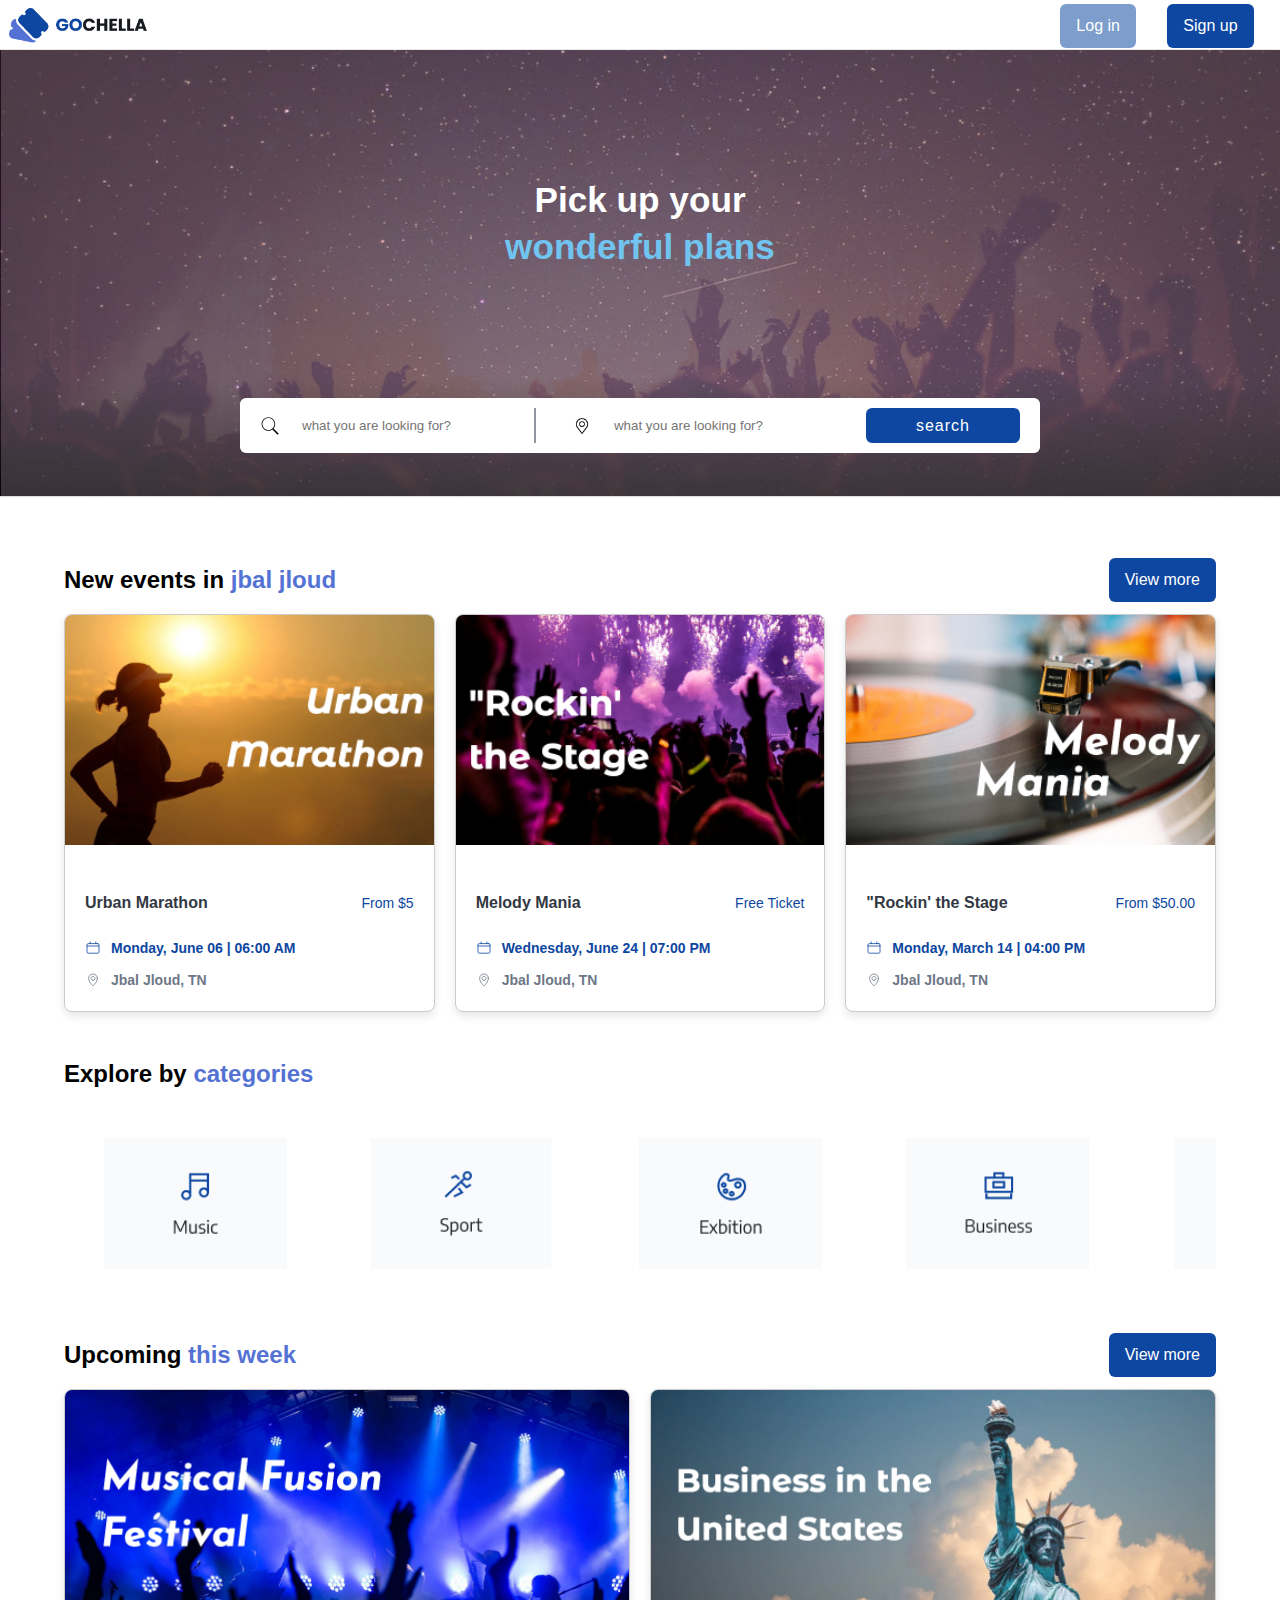
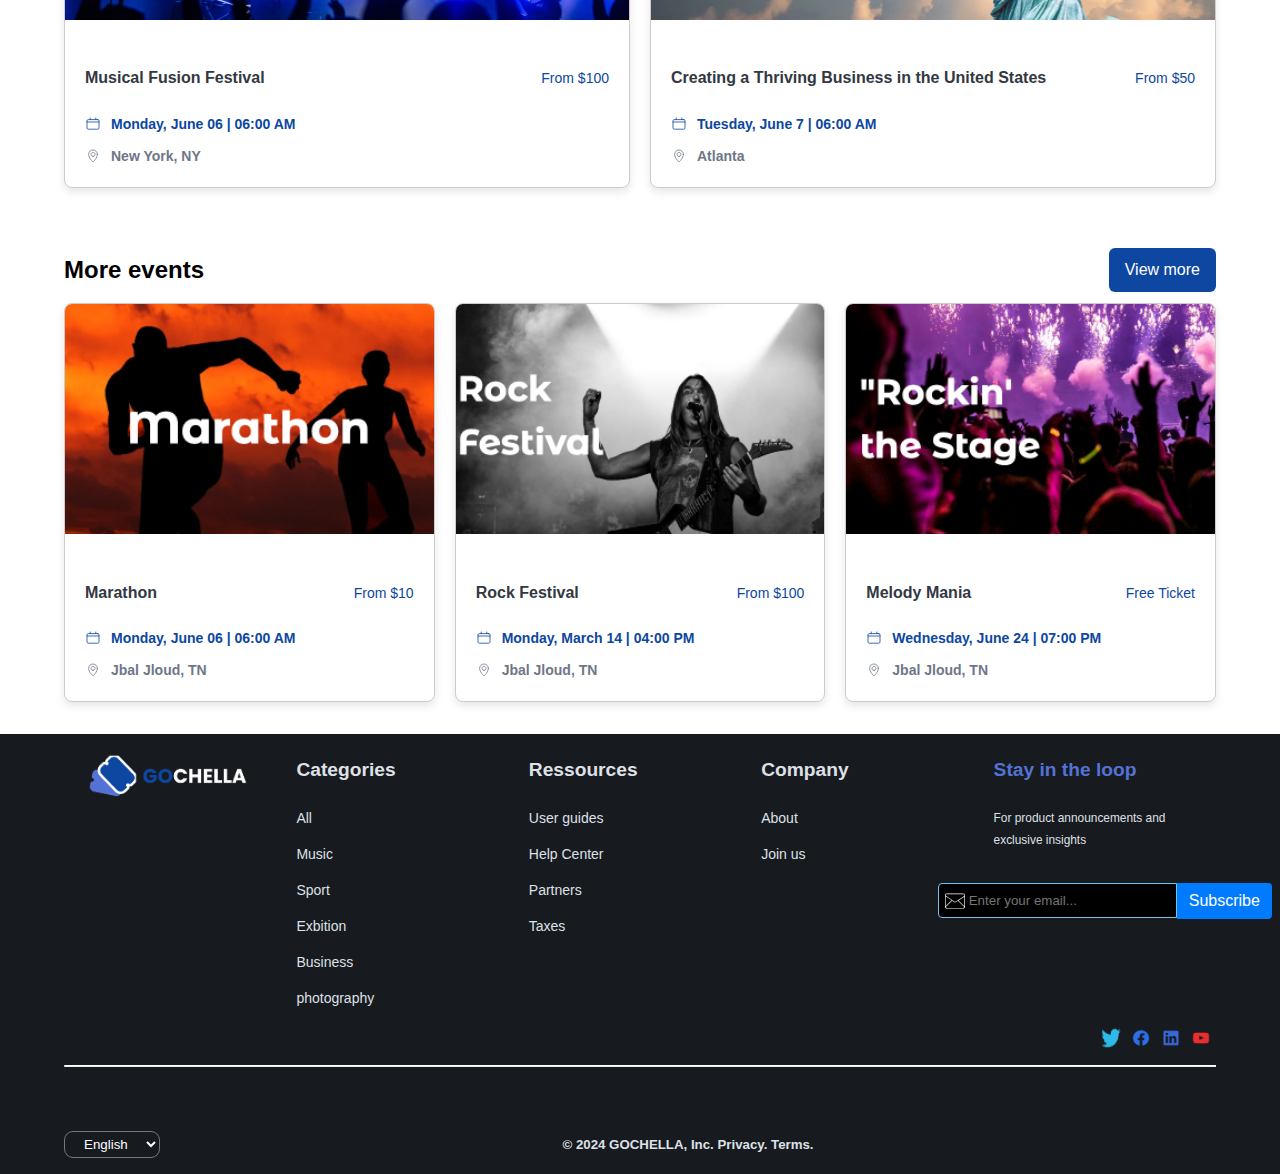
==== commit ec696ad0: "Gochella landpage V2.0 Retouche" ====
--- a/landing Page/index.html
+++ b/landing Page/index.html
@@ -2,342 +2,315 @@
 <html lang="en">
 
 <head>
-  <meta charset="UTF-8">
-  <meta http-equiv="X-UA-Compatible" content="IE=edge" />
-  <meta name="viewport" content="width=device-width, initial-scale=1.0">
-  <title>landing Page</title>
-  <!-- CSS link     -->
-  <link rel="stylesheet" href="./assets/css/style.css">
-  <link href="https://cdn.jsdelivr.net/npm/bootstrap@5.3.2/dist/css/bootstrap.min.css" rel="stylesheet" integrity="sha384-T3c6CoIi6uLrA9TneNEoa7RxnatzjcDSCmG1MXxSR1GAsXEV/Dwwykc2MPK8M2HN" crossorigin="anonymous">
-<link rel="stylesheet" href="https://cdnjs.cloudflare.com/ajax/libs/font-awesome/4.7.0/css/font-awesome.min.css">
+    <meta charset="UTF-8">
+    <meta http-equiv="X-UA-Compatible" content="IE=edge" />
+    <meta name="viewport" content="width=device-width, initial-scale=1.0">
+    <title>Gochella</title>
+    <!-- CSS link     -->
+    <link rel="stylesheet" href="./assets/css/style.css">
 
 
 </head>
 
 <body>
-  <header class="header">
-    <div class="bottom-bar">
-      <div class="bottom-bar__content">
-        <a href="./index.html" class="logo">
-          <img class="logo__img" src="../landing Page/assets/images/logo.svg" alt="logo" />
-          <span class="logo__text"><span class="highlight">Go</span>Chella</span>
-        </a>
-
-        <nav class="nav">
-          <ul class="nav__list">
-            <li class="nav__item">
-              <button class="btn-primary" id="login">Log in</button>
-            </li>
-            <li class="nav__item">
-              <button class="btn-primary" id="signup">Sign up</button>
-            </li>
-          </ul>
-        </nav>
-
-        <div class="hamburger">
-          <div class="bar"></div>
-          <div class="bar"></div>
-          <div class="bar"></div>
-        </div>
-      </div>
+
+    <!-- header section -->
+    <div class="nav">
+        <input type="checkbox" id="nav-check">
+        <div class="nav-header">
+            <div class="logo"></div>
+        </div>
+        <div class="nav-btn">
+            <label for="nav-check">
+                <span></span>
+                <span></span>
+                <span></span>
+            </label>
+        </div>
+
+        <div class="nav-links">
+            <input class="btn btn-secondary" type="button" value="Log in">
+            <input class="btn btn-primary" type="button" value="Sign up">
+        </div>
     </div>
-  </header>
-  <main class="background">
-    <div class="main-bg">
-      <div class="main-content">
-        <p class="section-1">Pick up your</p>
-        <p class="section-2">wonderful plans</p>
-      </div>
-    </div>
-  </main>
-  <main class="content">
-    <div class="main-search">
-      <div class="left">
-        <div class="search-text">
-          <i class="bx bx-search" id="bx-search"></i>
-          <input type="text" name="search-section" id="search-input" placeholder="Find the event your intersted in">
-
-        </div>
-      </div>
-
-      <div class="right">
-
-        <div class="search-location">
-          <i class='bx bx-map' id="bx-map"></i>
-          <!-- <input type="text" name="search-section" id="search-map" placeholder="Jbal Jloud"> -->
-          <!-- <button type="submit" class="btn search_btn">Search</button> -->
-        </div>
-      </div>
-    </div>
-  </main>
- 
-  <br>
-  <br>
-  <br>
-  <br>
-  <!-- Events Section -->
-  <section class="events">
-    <div class="container">
-      <div class="header-title flex-justify-content">
-        <h2>New events in <span class="primary">jbal jloud</span> </h2>
-        <input class="button btn-primary" type="button" value="View more">
-      </div>
-      <div class="card-container">
-        <div class="card">
-          <img class="card-image" src="../landing Page/assets/images/Image 7.png" alt="Card Image">
-          <div class="card-content">
-            <div class="card-title flex-justify-content">
-              <h4 class="text">Urban Marathon</h4>
-              <p class="pricing">From $5</p>
-            </div>
-            <div class="calendar center-flex">
-              <img src="../landing Page/assets/images/Calendar 4.svg" alt="calendar" />
-              <span>Monday, June 06 | 06:00 AM</span>
-            </div>
-            <div class="position center-flex">
-              <img src="../landing Page/assets/images/Pin 3 5.svg" alt="pin" />
-              <span>Jbal Jloud, TN</span>
-            </div>
-          </div>
-        </div>
-        <div class="card">
-          <img class="card-image" src="../landing Page/assets/images/Image 8.png" alt="Card Image">
-          <div class="card-content">
-            <div class="card-title flex-justify-content">
-              <h4 class="text">Melody Mania</h4>
-              <p class="pricing free-price">Free Ticket</p>
-            </div>
-            <div class="calendar center-flex">
-              <img src="../landing Page/assets/images/Calendar 4.svg" alt="calendar" />
-              <span>Wednesday, June 24 | 07:00 PM</span>
-            </div>
-            <div class="position center-flex">
-              <img src="../landing Page/assets/images/Pin 3 5.svg" alt="pin" />
-              <span>Jbal Jloud, TN</span>
-            </div>
-          </div>
-        </div>
-        <div class="card">
-          <img class="card-image" src="../landing Page/assets/images/Image 9.png" alt="Card Image">
-          <div class="card-content">
-            <div class="card-title flex-justify-content">
-              <h4 class="text">"Rockin' the Stage</h4>
-              <p class="pricing">From $50.00</p>
-            </div>
-            <div class="calendar center-flex">
-              <img src="../landing Page/assets/images/Calendar 4.svg" alt="calendar" />
-              <span>Monday, March 14 | 04:00 PM</span>
-            </div>
-            <div class="position center-flex">
-              <img src="../landing Page/assets/images/Pin 3 5.svg" alt="pin" />
-              <span>Jbal Jloud, TN</span>
-            </div>
-          </div>
-        </div>
-      </div>
-  </section>
-  <!-- End:Events Section -->
-
-  <!-- Categories Section -->
-  <section class="events">
-    <div class="container">
-      <div class="header-title">
-        <h2>Explore by <span class="primary">categories</span></h2>
-      </div>
-      <div class="logo-slider">
-        <div class="logos-slide">
-          <img src="../landing Page/assets/images/music.png">
-          <img src="../landing Page/assets/images/sport.png">
-          <img src="../landing Page/assets/images/exbition.png">
-          <img src="../landing Page/assets/images/business.png">
-          <img src="../landing Page/assets/images/photography.png">
-        </div>
-      </div>
-    </div>
-  </section>
-
-  <!-- End:Categories Section -->
-  <!-- Upcoming Section -->
-  <section class="upcoming">
-    <div class="container">
-      <div class="header-title flex-justify-content">
-        <h2>Upcoming <span class="primary">this week</span> </h2>
-        <input class="button btn-primary" type="button" value="View more">
-      </div>
-      <div class="card-container">
-        <div class="card">
-          <img class="card-image" src="../landing Page/assets/images/Image 3.png" alt="Card Image">
-          <div class="card-content">
-            <div class="card-title flex-justify-content">
-              <h4 class="text">Musical Fusion Festival</h4>
-              <p class="pricing">From $100</p>
-            </div>
-            <div class="calendar center-flex">
-              <img src="../landing Page/assets/images/Calendar 4.svg" alt="calendar" />
-              <span>Monday, June 06 | 06:00 AM</span>
-            </div>
-            <div class="position center-flex">
-              <img src="../landing Page/assets/images/Pin 3 5.svg" alt="pin" />
-              <span>New York, NY</span>
-            </div>
-          </div>
-        </div>
-        <div class="card">
-          <img class="card-image" src="../landing Page/assets/images/Image 4.png" alt="Card Image">
-          <div class="card-content">
-            <div class="card-title flex-justify-content">
-              <h4 class="text">Creating a Thriving Business in the United States</h4>
-              <p class="pricing">From $50</p>
-            </div>
-            <div class="calendar center-flex">
-              <img src="../landing Page/assets/images/Calendar 4.svg" alt="calendar" />
-              <span>Tuesday, June 7 | 06:00 AM</span>
-            </div>
-            <div class="position center-flex">
-              <img src="../landing Page/assets/images/Pin 3 5.svg" alt="pin" />
-              <span>Atlanta</span>
-            </div>
-          </div>
-        </div>
-      </div>
-  </section>
-  <!-- End:Upcoming Section -->
-  <!-- More events Section -->
-  <section class="events">
-    <div class="container">
-      <div class="header-title flex-justify-content">
-        <h2>More events</h2>
-        <input class="button btn-primary" type="button" value="View more">
-      </div>
-      <div class="card-container">
-        <div class="card">
-          <img class="card-image" src="../landing Page/assets/images/Image 12.png" alt="Card Image">
-          <div class="card-content">
-            <div class="card-title flex-justify-content">
-              <h4 class="text">Marathon</h4>
-              <p class="pricing">From $10</p>
-            </div>
-            <div class="calendar center-flex">
-              <img src="../landing Page/assets/images/Calendar 4.svg" alt="calendar" />
-              <span>Monday, June 06 | 06:00 AM</span>
-            </div>
-            <div class="position center-flex">
-              <img src="../landing Page/assets/images/Pin 3 5.svg" alt="pin" />
-              <span>Jbal Jloud, TN</span>
-            </div>
-          </div>
-        </div>
-        <div class="card">
-          <img class="card-image" src="../landing Page/assets/images/Image 11.png" alt="Card Image">
-          <div class="card-content">
-            <div class="card-title flex-justify-content">
-              <h4 class="text">Rock Festival</h4>
-              <p class="pricing">From $100</p>
-            </div>
-            <div class="calendar center-flex">
-              <img src="../landing Page/assets/images/Calendar 4.svg" alt="calendar" />
-              <span>Monday, March 14 | 04:00 PM</span>
-            </div>
-            <div class="position center-flex">
-              <img src="../landing Page/assets/images/Pin 3 5.svg" alt="pin" />
-              <span>Jbal Jloud, TN</span>
-            </div>
-          </div>
-        </div>
-        <div class="card">
-          <img class="card-image" src="../landing Page/assets/images/Image 8.png" alt="Card Image">
-          <div class="card-content">
-            <div class="card-title flex-justify-content">
-              <h4 class="text">Melody Mania</h4>
-              <p class="pricing free-price">Free Ticket</p>
-            </div>
-            <div class="calendar center-flex">
-              <img src="../landing Page/assets/images/Calendar 4.svg" alt="calendar" />
-              <span>Wednesday, June 24 | 07:00 PM</span>
-            </div>
-            <div class="position center-flex">
-              <img src="../landing Page/assets/images/Pin 3 5.svg" alt="pin" />
-              <span>Jbal Jloud, TN</span>
-            </div>
-          </div>
-        </div>
-      </div>
-  </section>
-  <!-- End: More events Section -->
-<br>
-<!-- footer        -->
-<footer class="site-footer">
-      <div class="container">
-        <div class="row">
-		<img id="logo" src="./assets/images/logo_sbg.png" />
-          <div class="col-xs-6 col-md-2">
-            <h6>Categories</h6>
-            <ul class="footer-links">
-              <li><a class="link" href="#">All</a></li>
-              <li><a class="link"  href="#">Music</a></li>
-              <li><a class="link"  href="#">Sport</a></li>
-              <li><a class="link"  href="#">Exbition</a></li>
-              <li><a class="link"  href="#">Business</a></li>
-              <li><a class="link"  href="#">Photography</a></li>
-            </ul>
-          </div>
-
-          <div class="col-xs-6 col-md-2">
-            <h6>Ressources</h6>
-            <ul class="footer-links">
-              <li><a class="link"  href="#">User guides</li>
-              <li><a class="link"  href="#">Help Center</a></li>
-              <li><a class="link"  href="#">Partners</a></li>
-              <li><a class="link"  href="#">Taxes</a></li>
-            </ul>
-          </div>     
-		  <div class="col-xs-6 col-md-2">
-            <h6>Company</h6>
-            <ul class="footer-links">
-              <li><a class="link" href="#">About </a></li>
-              <li><a class="link"  href="#">Join Us</a></li>
-            </ul>
-          </div>
-		   <div class="col-xs-8 col-md-4">
-            <h6 id="title" style="color:#3868D8">Stay in the loop</h6>
-            <p id="paragraph">For product announcements and exclusive insights</p>
-			<div class="subscribe-form">
-                                <form action="#">
-                                    <input type="text" id="emailbtn" placeholder="enter your email">
-                                    <button id="btnsend" >subscribe</button>
-                                </form>
-                            </div>
-          </div>
-        </div>
-	
-       
-		
-		<div class="col-md-4 col-sm-6 col-xs-12">
-            <ul class="social-icons">
-              <li><a class="facebook" href="#"><i class="fa fa-facebook"></i></a></li>
-              <li><a class="twitter" href="#"><i class="fa fa-twitter"></i></a></li>
-              <li><a class="youtube" href="#"><i class="fa fa-youtube"></i></a></li>
-              <li><a class="linkedin" href="#"><i class="fa fa-linkedin"></i></a></li>   
-            </ul>
-          </div>
-        <hr>
-		<div class="basfooter">
-		 <select class="forms-select" aria-label="Default select example" width="20%" style="background-color:#171a1f;border-color:#6E7787;">
-  <option selected>English</option>
-  <option value="2">French</option>
-  <option value="3">Spanich</option>
-  
-</select>
- <div class="col-md-8 col-sm-6 col-xs-12">
-            <p class="copyright-text">© 2024 GOCHELLA, Inc. 
-         <a class="link" href="#">Privacy</a>.
-         <a class="link" href="#">Terms</a>.
-            </p>
-          </div>
-      </div>
-	 </div>
-
-     </footer>
+    <section class="headline">
+        <h1>Pick up your</h1>
+        <h1 style="color:#71C4EF">wonderful plans</h1>
+        <form class="search-box">
+            <div class="form-group">
+                <img class="bar-icon" src="./assets/images/icons8-search.svg" alt="search icon" width="60"
+                    height="40" />
+                <input type="text" placeholder="what you are looking for?">
+            </div>
+            <span class="line"></span>
+            <div class="form-group">
+                <img class="bar-icon" src="./assets/images/icons8-position-64.png" alt="position icon" width="60"
+                    height="40" />
+                <input type="text" placeholder="what you are looking for?">
+            </div>
+            <button class="btn btn-primary">search</button>
+        </form>
+    </section>
+    <!-- End:header section -->
+    <!-- Events Section -->
+    <section class="events">
+        <div class="container">
+            <div class="header-title flex-justify-content">
+                <h2>New events in <span class="primary">jbal jloud</span> </h2>
+                <input class="btn btn-primary" type="button" value="View more">
+            </div>
+            <div class="card-container">
+                <div class="card">
+                    <img class="card-image" src="../landing Page/assets/images/Image 7.png" alt="Card Image">
+                    <div class="card-content">
+                        <div class="card-title flex-justify-content">
+                            <h4 class="text">Urban Marathon</h4>
+                            <p class="pricing">From $5</p>
+                        </div>
+                        <div class="calendar center-flex">
+                            <img src="../landing Page/assets/images/Calendar 4.svg" alt="calendar" />
+                            <span>Monday, June 06 | 06:00 AM</span>
+                        </div>
+                        <div class="position center-flex">
+                            <img src="../landing Page/assets/images/Pin 3 5.svg" alt="pin" />
+                            <span>Jbal Jloud, TN</span>
+                        </div>
+                    </div>
+                </div>
+                <div class="card">
+                    <img class="card-image" src="../landing Page/assets/images/Image 8.png" alt="Card Image">
+                    <div class="card-content">
+                        <div class="card-title flex-justify-content">
+                            <h4 class="text">Melody Mania</h4>
+                            <p class="pricing free-price">Free Ticket</p>
+                        </div>
+                        <div class="calendar center-flex">
+                            <img src="../landing Page/assets/images/Calendar 4.svg" alt="calendar" />
+                            <span>Wednesday, June 24 | 07:00 PM</span>
+                        </div>
+                        <div class="position center-flex">
+                            <img src="../landing Page/assets/images/Pin 3 5.svg" alt="pin" />
+                            <span>Jbal Jloud, TN</span>
+                        </div>
+                    </div>
+                </div>
+                <div class="card">
+                    <img class="card-image" src="../landing Page/assets/images/Image 9.png" alt="Card Image">
+                    <div class="card-content">
+                        <div class="card-title flex-justify-content">
+                            <h4 class="text">"Rockin' the Stage</h4>
+                            <p class="pricing">From $50.00</p>
+                        </div>
+                        <div class="calendar center-flex">
+                            <img src="../landing Page/assets/images/Calendar 4.svg" alt="calendar" />
+                            <span>Monday, March 14 | 04:00 PM</span>
+                        </div>
+                        <div class="position center-flex">
+                            <img src="../landing Page/assets/images/Pin 3 5.svg" alt="pin" />
+                            <span>Jbal Jloud, TN</span>
+                        </div>
+                    </div>
+                </div>
+            </div>
+    </section>
+    <!-- End:Events Section -->
+
+    <!-- Categories Section -->
+    <section class="events">
+        <div class="container">
+            <div class="header-title">
+                <h2>Explore by <span class="primary">categories</span></h2>
+            </div>
+            <div class="logo-slider">
+                <div class="logos-slide">
+                    <img src="../landing Page/assets/images/music.png">
+                    <img src="../landing Page/assets/images/sport.png">
+                    <img src="../landing Page/assets/images/exbition.png">
+                    <img src="../landing Page/assets/images/business.png">
+                    <img src="../landing Page/assets/images/photography.png">
+                </div>
+            </div>
+        </div>
+    </section>
+
+    <!-- End:Categories Section -->
+    <!-- Upcoming Section -->
+    <section class="upcoming">
+        <div class="container">
+            <div class="header-title flex-justify-content">
+                <h2>Upcoming <span class="primary">this week</span> </h2>
+                <input class="btn btn-primary" type="button" value="View more">
+            </div>
+            <div class="card-container">
+                <div class="card">
+                    <img class="card-image" src="../landing Page/assets/images/Image 3.png" alt="Card Image">
+                    <div class="card-content">
+                        <div class="card-title flex-justify-content">
+                            <h4 class="text">Musical Fusion Festival</h4>
+                            <p class="pricing">From $100</p>
+                        </div>
+                        <div class="calendar center-flex">
+                            <img src="../landing Page/assets/images/Calendar 4.svg" alt="calendar" />
+                            <span>Monday, June 06 | 06:00 AM</span>
+                        </div>
+                        <div class="position center-flex">
+                            <img src="../landing Page/assets/images/Pin 3 5.svg" alt="pin" />
+                            <span>New York, NY</span>
+                        </div>
+                    </div>
+                </div>
+                <div class="card">
+                    <img class="card-image" src="../landing Page/assets/images/Image 4.png" alt="Card Image">
+                    <div class="card-content">
+                        <div class="card-title flex-justify-content">
+                            <h4 class="text">Creating a Thriving Business in the United States</h4>
+                            <p class="pricing">From $50</p>
+                        </div>
+                        <div class="calendar center-flex">
+                            <img src="../landing Page/assets/images/Calendar 4.svg" alt="calendar" />
+                            <span>Tuesday, June 7 | 06:00 AM</span>
+                        </div>
+                        <div class="position center-flex">
+                            <img src="../landing Page/assets/images/Pin 3 5.svg" alt="pin" />
+                            <span>Atlanta</span>
+                        </div>
+                    </div>
+                </div>
+            </div>
+    </section>
+    <!-- End:Upcoming Section -->
+    <!-- More events Section -->
+    <section class="events">
+        <div class="container">
+            <div class="header-title flex-justify-content">
+                <h2>More events</h2>
+                <input class="btn btn-primary" type="button" value="View more">
+            </div>
+            <div class="card-container">
+                <div class="card">
+                    <img class="card-image" src="../landing Page/assets/images/Image 12.png" alt="Card Image">
+                    <div class="card-content">
+                        <div class="card-title flex-justify-content">
+                            <h4 class="text">Marathon</h4>
+                            <p class="pricing">From $10</p>
+                        </div>
+                        <div class="calendar center-flex">
+                            <img src="../landing Page/assets/images/Calendar 4.svg" alt="calendar" />
+                            <span>Monday, June 06 | 06:00 AM</span>
+                        </div>
+                        <div class="position center-flex">
+                            <img src="../landing Page/assets/images/Pin 3 5.svg" alt="pin" />
+                            <span>Jbal Jloud, TN</span>
+                        </div>
+                    </div>
+                </div>
+                <div class="card">
+                    <img class="card-image" src="../landing Page/assets/images/Image 11.png" alt="Card Image">
+                    <div class="card-content">
+                        <div class="card-title flex-justify-content">
+                            <h4 class="text">Rock Festival</h4>
+                            <p class="pricing">From $100</p>
+                        </div>
+                        <div class="calendar center-flex">
+                            <img src="../landing Page/assets/images/Calendar 4.svg" alt="calendar" />
+                            <span>Monday, March 14 | 04:00 PM</span>
+                        </div>
+                        <div class="position center-flex">
+                            <img src="../landing Page/assets/images/Pin 3 5.svg" alt="pin" />
+                            <span>Jbal Jloud, TN</span>
+                        </div>
+                    </div>
+                </div>
+                <div class="card">
+                    <img class="card-image" src="../landing Page/assets/images/Image 8.png" alt="Card Image">
+                    <div class="card-content">
+                        <div class="card-title flex-justify-content">
+                            <h4 class="text">Melody Mania</h4>
+                            <p class="pricing free-price">Free Ticket</p>
+                        </div>
+                        <div class="calendar center-flex">
+                            <img src="../landing Page/assets/images/Calendar 4.svg" alt="calendar" />
+                            <span>Wednesday, June 24 | 07:00 PM</span>
+                        </div>
+                        <div class="position center-flex">
+                            <img src="../landing Page/assets/images/Pin 3 5.svg" alt="pin" />
+                            <span>Jbal Jloud, TN</span>
+                        </div>
+                    </div>
+                </div>
+            </div>
+    </section>
+    <!-- End: More events Section -->
+
+    <!-- Footer Section -->
+
+    <footer class="footer-main mt-3">
+        <div class="container">
+            <div class="footer-grid">
+                <div>
+                    <div class="logo"></div>
+                </div>
+
+                <div>
+                    <h4>Categories</h4>
+                    <p>All</p>
+                    <p>Music</p>
+                    <p>Sport</p>
+                    <p>Exbition</p>
+                    <p>Business</p>
+                    <p>photography</p>
+                </div>
+                <div>
+                    <h4>Ressources</h4>
+                    <p>User guides</p>
+                    <p>Help Center</p>
+                    <p>Partners</p>
+                    <p>Taxes</p>
+                </div>
+                <div>
+                    <h4>Company</h4>
+                    <p>About</p>
+                    <p>Join us</p>
+                </div>
+                <div>
+                    <h4 class="primary">Stay in the loop</h4>
+                    <span>For product announcements and exclusive insights</span>
+                    <div class="flex-center-content">
+                        <div class="addon-container mt-3">
+                            <img src="./assets/images/email-svgrepo-com.svg" alt="Icon" width="20" height="20">
+                            <input type="text" placeholder="Enter your email...">
+                            <button class="btn btn-primary">Subscribe</button>
+                        </div>
+                    </div>
+                </div>
+            </div>
+            <div class="social-group">
+                <img src="./assets/images/Vector.png" alt="twitter" width="20" height="20">
+                <img src="./assets/images/Logo facebook 1.png" alt="twitter" width="20" height="20">
+                <img src="./assets/images/Logo linkedin 1.png" alt="twitter" width="20" height="20">
+                <img src="./assets/images/Logo youtube 1.png" alt="twitter" width="20" height="20">
+            </div>
+            <hr>
+            <div class="copyright">
+                <div class="language">
+                    <select name="language" id="language">
+                        <option value="volvo">English</option>
+                        <option value="saab">French</option>
+                        <option value="mercedes">Arabic</option>
+                      </select>
+                </div>
+                <div class="copyright-tag">
+                    <h5>© 2024 GOCHELLA, Inc. Privacy. Terms.</h5>
+                </div>
+            </div>
+            
+            
+        </div>
+
+
+    </footer>
+
+    <!-- End:Footer Section -->
 </body>
 <script src="./assets/js/script.js"></script>
 
--- a/landing Page/assets/css/style.css
+++ b/landing Page/assets/css/style.css
@@ -1,593 +1,522 @@
-/* RESET */
-/* FONTS to be used */
- /* POPPINS */
- @import url('https://fonts.googleapis.com/css2?family=Poppins:wght@700&display=swap');
-  /* MULISH */
-   @import url('https://fonts.googleapis.com/css2?family=Mulish:wght@300&display=swap');
-   /* Encode Sans */
-  @import url('https://fonts.googleapis.com/css2?family=Encode+Sans:wght@700&family=Mulish:wght@300&family=Poppins:wght@300&display=swap');
-
-* {
-    margin: 0;
-    padding: 0;
-    box-sizing: border-box;
-  }
-  
-  ul {
-    list-style: none;
-  }
-  
-  a{
-    text-decoration: none;
-  }
-  
-  /* BASE STYLES */
-  body {
-    background-color: #f2f3f3;
-    font-family: 'Poppins', sans-serif;
-  }
-  
-  /* NORMAL STYLES */
-  .header {
-    position: fixed;
-    width: 100%;
-  }
-  
-  .icon {
-    margin-right: 3px;
-    color: rgba(255, 255, 255, 0.17);
-  }
-
-  .bottom-bar {
-    background-color: #FFFFFF;
-
-  }
-  
-  .bottom-bar__content {
-    min-height: 60px;
-    max-width: 1200px;
-    padding: 0 4px;
-    margin: 0 auto;  
-    display: flex;
-    justify-content: space-between;
-    align-items: center;
-  }
-  
-  .logo {
-    vertical-align: middle;
-    display: flex;
-    column-gap: 10px;
-    align-items: center;
-  }
-  
-  .logo__img {
-    height: 30px;
-  }
-  
-  .logo__text {
-    font-size: 22px;
-    color: black;
-    font-weight: bold;
-    letter-spacing: -0.5px;
-    font-family: "Poppins", sans-serif;
-  }
-  .highlight{
-    color:#0D47A1;    
-    font-size: 22px;
-    font-family: "Poppins", sans-serif;
-    font-weight: bold;
-  }
-  .nav {
-    transition: all 0.3s ease-in-out;
-  }
-  
-  .nav__list {
-    display: flex;
-    column-gap: 15px;
-  }
-
-   
-  .btn{
-    color: #FFFFFF;
-    font-family: 'Mulish', sans-serif;
-    font-size: 14px;
-    border-radius: 6px;
-    border:none;
-    padding: 8px 15px;
-    font-weight: 500;
-    cursor: pointer;
-    transition: all 0.2s;
-    background-color:#5472D3;
-    padding-right:25px;
-    padding-left:25px;
-   }
-  
- 
-  .login{
-    background-color:#5472D3;
-  }
-  .signup{
-    background-color:#0D47A1;
-  }
-  .login:hover, #login:hover {
-    cursor:pointer;
-    background-color:  #0D47A1;
-    box-shadow: #5472D3 1px 1px 2px 3px;
-  }
-  .signup:hover , #signup:hover{
-    cursor:pointer;
-    background-color: #5472D3;
-    box-shadow: #0D47A1 1px 1px 2px 3px;
-  }
-  
-  .hamburger {
-    cursor: pointer;
-    display: none;
-  }
-  
-  .bar {
-    height: 2px;
-    width: 27px;
-    background-color: #181717;
-    margin: 5px 0;
-    opacity: 0.8;
-    transition: all 0.3s ease-in-out;
-  }
-  
-  /* For JS */
-  .nav--open {
-    left: 50% !important;
-  }
-  
-  .hamburger--open .bar:nth-child(1) {
-    transform: translateY(7px) rotate(45deg);
-  }
-  
-  .hamburger--open .bar:nth-child(2) {
-    opacity: 0;
-  }
-  
-  .hamburger--open .bar:nth-child(3) {
-    transform: translateY(-7px) rotate(-45deg);
-  }
-
-  .background{
-    position:fixed; 
-    padding-top:4%;
-    width:100%;
-    height:200vh;
-  }
-  .main-bg{
-    background:url("../images/background.png");
-    background-repeat: no-repeat;
-    background-size:contain;
-    background-position:center top;
-    position: relative;
-    width: 100%;
-    height: 900px;
-    padding-top:8%;
-    margin-left: auto;
-    margin-right: auto;
-
-  }
-  .main-content{
-    text-align: center;
-    font-weight:bold;
-    font-family: "Encode Sans", sans-serif;
-  }
-  .section-1{
-    font-size: 56px;
-    color:#FFFFFF;
-    padding-bottom:2%;
-  }
-  .section-2{
-   color: #71C4EF;
-   font-size: 68px;
-  }
-  .content{
-    display: flex;
-    flex-direction: column;
-    justify-content: center;
-    align-items:center;
-    
-  }
-  .right{
-    float: right;
-  }
-  .left{
-    float: left;
-  }
-  .main-search{
-    position: relative;
-    display: inline-block;
-    top:60vh;
-    margin-top:40px; 
-    border: 1px solid #cac9c9;
-    border-radius: 6px;
-    color: black;
-    background-color:white;
-    width:870px;
-    height:67px;
-  }
-  .bx{
-    color: #0D47A1;
-    width:40px;
-    height:40px;
-  }
-  #bx-search{
-    padding-top:9px;
-    padding-right: 2px;
-    padding-left:6%;
-  }
-  #search-input{
-    border: none;
-    width:400px;
-    border-radius:6px;
-    height: 40px;
-    padding-top:5px;
-    padding-left:6%;
-  }
-  #search-input:hover, #search-map:hover{
-    border: none;
-    box-shadow:#0D47A1 1px 1px 3px 4px;
-  }
-  #search-input:active, #search-map:active{
-    border:1px solid #5472D3;
-    box-shadow:#5472D3 1px 1px 2px 3px ;
-  }
-  
-  ::placeholder {
-    color: #323842;
-    opacity: 1; 
-  }
-  
-  ::-ms-input-placeholder { 
-    color: #323842;
-  }
-  .search-text{
-    padding-top: 2%;
-    /* border: 3px solid salmon; */
-  }
-
-  .bx-map{
-    margin-top: 3%;
-    padding-left:2%;
-  }
- 
-  .vertical{
-
-    height:60%; 
-    border-left:3px solid #484a4d;
- 
-  }
-
-  .search-location{
-    padding-top: 2%;
-   
-  }
-
-  #search-map{
-    border: none;
-    width:200px;
-    border-radius:6px;
-    height: 40px;
-    padding-top:5px;
-    padding-left:8%;
-  }
-  .search_btn{
-    background-color: #0D47A1;
-    text-align: end;
-    margin: 2px 20px;
-    padding-left: 30px;
-    padding-right:30px;
-    padding-top: 10px;
-    font-weight: 'Mulish', sans-serif;
-    float:right;
-  }
-  .search_btn:hover{
-    background-color:#5472D3;
-    box-shadow: #5472D3 1px 1px 2px 3px;
-  }
-  
-    /* MEDIA QUERIES */
-    @media (max-width: 650px) {
-      .nav {
-        position: fixed;
-        top: 90px;
-        left: -100%;
-        transform: translateX(-50%);
-        width: 100%;
-        padding: 10px 0 25px;
-      }
-    
-      .nav__list {
-        flex-direction: column;
-        align-items: center;
-        row-gap: 20px;
-      }
-      .btn {
-        font-size: 11px;
-        padding: 7px 17px;
-      }
-    
-      .hamburger {
-        display: block;
-      }
-      .background{
-        padding-top:9%;
-      }
-      .section-1{
-        font-size: 26px;
-        padding-bottom:2%;
-      }
-      .section-2{
-       font-size: 38px;
-      }
-      .content{
-        display: flex;
-      }
-      .main-search{
-        position: relative;
-        display: flex;
-        flex-direction:space-around;
-        align-items: center;
-        top:35vh;
-        margin-top:2px; 
-        width:450px;
-        height: 100px;
-      }
-      #search-input{
-        width:70%;
-      }
-      #search-map{
-        padding-left:8px;
-        width:50%;
-      }
-      .search_btn{
-        margin-top:2%;
-       padding-left:6px;
-       padding-right:6px;
-       width:46px;
-      }
-    }
-    @media (min-width: 650px) and (max-width:950px) {
-    
-   
-      .background{
-        padding-top:8%;
-      }
-      .section-1{
-        font-size: 44px;
-        padding-bottom:1%;
-      }
-      .section-2{
-       font-size: 56px;
-      }
-      .content{
-        display: flex;
-        flex-direction:space-between;
-      }
-      .main-bg{
-        height:1200px;
-      }
-      .main-search{
-        position: relative;
-        top:42vh;
-        margin-top:2px; 
-        width:650px;
-        height: 100px;
-      }
-      .left{
-        padding-top: 4%;
-        padding-left:5%;
-      }
-      .right{
-        padding-top:4%;
-      }
-      #search-input{
-        width:210px;
-      }
-      #search-map{
-        width:40%;
-      }
-     .search_btn{
-     padding-left: 7px;
-     padding-right:7px;
-     }
-      }
-  @media (min-width: 950px) and (max-width:1160px) {
-    
-   
-    .background{
-      padding-top:5%;
-    }
-    .section-1{
-      font-size: 46px;
-      padding-bottom:1%;
-    }
-    .section-2{
-     font-size: 58px;
-    }
-    .content{
-      display: flex;
-      flex-direction:space-evenly;
-      /* align-items: center; */
-    }
-    .main-search{
-      position: relative;
-      top:60vh;
-      margin-top:2px; 
-      width:750px;
-      height: 110px;
-    }
-    .left{
-      padding-top: 4%;
-      padding-left:8%;
-    }
-    .right{
-      padding-top:4%;
-    }
-    #search-input{
-      width:250px;
-    }
-    #search-map{
-      width:40%;
-    }
-   
-    }
-
-/* common classes */
-section{
-  margin-top: 3rem;
-}
-.container {
-	max-width: 1380px;
-	width: 90%;
-	margin-left: auto;
-	margin-right: auto;
-}
-.primary{
-  color: #5472D3;
-}
-.btn-primary{
-    color:#FFFFFF;
-    background: #0D47A1;
-    border: none;
-    border-radius: 6px;
-    font-size: 16px;
-    font-style: normal;
-    font-weight: 400;
-    line-height: 26px; 
-    padding: 9px 16px;
-    cursor: pointer;
-}
-.flex-justify-content{
-    display: flex;
-    align-items: center;
-    justify-content: space-between;
-}
-
-/* End:Common classes */
-
-/* Events */
-.card-container {
-  display: grid;
-  grid-template-columns: repeat(auto-fit, minmax(300px, 1fr));
-  grid-gap: 20px;
-  justify-content: space-around;
-}
-
-.card {
-  position: relative;
-  border: 1px solid #ccc;
-  border-radius: 8px;
-  background-color: #fff;
-  box-shadow: 0 4px 8px rgba(0, 0, 0, 0.1);
-  overflow: hidden;
-}
-
-.card .card-image {
-  width: 100%;
-  height: 230px;
-  object-fit: cover;
-}
-
-.card-content {
-  padding: 20px;
-}
-
-
-.card .text{
-  color: #323842;
-  font-size: 16px;
-  font-style: normal;
-  font-weight: 700;
-  line-height: 26px; 
-} 
-.card .pricing{
-  color: #0D47A1;
-  font-size: 14px;
-  font-weight: 400;
-  line-height: 22px; 
-}
-.calendar {
-  margin-bottom: 10px; 
-}
-
-/* center-flex to adjust between icon and text */
-.card .center-flex {
-  display: flex;
-  align-items: center;
-}
-.card .center-flex span{
-  font-size: 14px;
-  font-style: normal;
-  font-weight: 700;
-  line-height: 22px;
-}
-.card .center-flex img {
-  margin-right: 10px; 
-}
-.card .calendar span{
-  color: #0D47A1;
-}
-.card .position span{
-  color: #6E7787;
-}
-
-/* .collection-card .avator {
-  position: absolute;
-  bottom: 0;
-  left: 40px;
-  transform: translateY(50%);
-  width: 60px;
-  height: 60px;
-  border-radius: 50px;
-  transition: 300ms;
-} */
-
-/* End:Events */
-
-/* Slider display */
-
-.logo-slider {
-  overflow: hidden;
-  padding: 30px 0 0 0;
-  white-space: nowrap;
-  position: relative;
-}
-
-.logo-slider:hover .logos-slide {
-  animation-play-state: paused;
-}
-
-.logos-slide {
-  display: inline-block;
-  animation: 45s slide infinite linear;
-}
-
-.logos-slide img {
-  width: 183px;
-  margin: 0 40px;
-}
-
-
-@keyframes slide {
-  from {
-      transform: translateX(0);
-  }
-
-  to {
-      transform: translateX(-100%);
-  }
-}
-/* End:Slider display */
-
-
-
-
-
-
-/* Content Style */
-/* Interactive Effect */
+body {
+  margin: 0;
+  font-family: sans-serif;
+}
+
+* {
+  box-sizing: border-box;
+}
+
+/* common classes */
+section {
+  margin-top: 3rem;
+}
+
+.container {
+  max-width: 1380px;
+  width: 90%;
+  margin-left: auto;
+  margin-right: auto;
+}
+
+.logo {
+  display: inline-block;
+  width: 157px;
+  height: 46px;
+  background: url("../images/Gochella_Logo.png");
+  background-size: cover;
+}
+
+.btn {
+  border: none;
+  border-radius: 6px;
+  font-size: 16px;
+  font-style: normal;
+  font-weight: 400;
+  line-height: 26px;
+  padding: 9px 16px;
+  cursor: pointer;
+}
+
+.primary {
+  color: #5472D3;
+}
+
+.btn-primary {
+  color: #FFFFFF;
+  background: #0D47A1;
+}
+
+.btn-secondary {
+  color: #FFFFFF;
+  background: #0d48a189;
+}
+
+.flex-justify-content {
+  display: flex;
+  align-items: center;
+  justify-content: space-between;
+}
+
+.flex-center-content {
+  margin: 0;
+  padding: 0;
+  display: flex;
+  justify-content: center;
+  align-items: center;
+}
+
+.mt-3 {
+  margin-top: 2rem;
+}
+
+/* End:Common classes */
+
+/* navbar section */
+.nav {
+  height: 50px;
+  width: 100%;
+  background-color: transparent;
+  position: relative;
+}
+
+.nav>.nav-header {
+  display: inline;
+}
+
+
+.nav>.nav-btn {
+  display: none;
+}
+
+.nav>.nav-links {
+  display: inline;
+  float: right;
+  font-size: 18px;
+  margin-top: 0.25rem;
+}
+
+.nav>.nav-links>input {
+  margin-right: 1.65rem;
+}
+
+.nav>#nav-check {
+  display: none;
+}
+
+@media (max-width:800px) {
+  .nav>.nav-btn {
+    display: inline-block;
+    position: absolute;
+    right: 0px;
+    top: 0px;
+  }
+
+  .nav>.nav-btn>label {
+    display: inline-block;
+    width: 50px;
+    height: 50px;
+    padding: 13px;
+  }
+
+  .nav>.nav-btn>label:hover,
+  .nav #nav-check:checked~.nav-btn>label {
+    background-color: rgba(0, 0, 0, 0.3);
+  }
+
+  .nav>.nav-btn>label>span {
+    display: block;
+    width: 25px;
+    height: 10px;
+    border-top: 2px solid #373737;
+  }
+
+  .nav>.nav-links {
+    position: absolute;
+    display: block;
+    width: 100%;
+    background-color: #333;
+    height: 0px;
+    transition: all 0.3s ease-in;
+    overflow-y: hidden;
+    top: 50px;
+    left: 0px;
+    margin: unset
+  }
+
+  .nav>.nav-links>input {
+    display: block;
+    width: 100%;
+    margin: 0;
+  }
+
+  .nav>#nav-check:not(:checked)~.nav-links {
+    height: 0px;
+  }
+
+  .nav>#nav-check:checked~.nav-links {
+    height: 17vh;
+    overflow-y: auto;
+  }
+
+
+
+}
+
+
+
+/* End:navbar section */
+
+/* headline content */
+.headline {
+  width: 100%;
+  height: 50vh;
+  min-height: 350px;
+  background: url('../images/background.png');
+  background-size: cover;
+  display: flex;
+  flex-direction: column;
+  justify-content: center;
+  margin-top: -0.15rem;
+  padding-top: 8rem;
+}
+
+.headline h1 {
+  color: #fff;
+  text-align: center;
+  line-height: 0;
+  font-size: 2.2rem;
+}
+
+/* search bar */
+.search-box {
+  display: flex;
+  margin: auto;
+  margin-top: 8rem;
+  background-color: #fff;
+  width: 800px;
+  height: 55px;
+  border-radius: 6px;
+}
+
+.search-box .form-group {
+  display: flex;
+  width: 100%;
+}
+
+.search-box input {
+  border: none;
+  outline: none;
+}
+
+.search-box .line {
+  height: 35px;
+  border: solid 1px #9095A0;
+  align-self: center;
+  margin-right: 1rem;
+}
+
+.search-box .bar-icon {
+  align-self: center;
+  padding: 10px 20px;
+}
+
+.search-box button {
+  padding: 0 50px;
+  margin: 10px 20px;
+  color: #fff;
+  letter-spacing: 1px;
+}
+
+@media (max-width:800px) {
+  .search-box {
+    display: unset;
+    height: 140px;
+    width: auto;
+    margin: auto;
+  }
+
+  .search-box button {
+    display: block;
+    margin: 10px auto;
+  }
+
+  .search-box .line {
+    display: none;
+  }
+}
+
+/* End:search bar */
+/* End:headline content */
+
+/* Events */
+.card-container {
+  display: grid;
+  grid-template-columns: repeat(auto-fit, minmax(300px, 1fr));
+  grid-gap: 20px;
+  justify-content: space-around;
+}
+
+.card {
+  position: relative;
+  border: 1px solid #ccc;
+  border-radius: 8px;
+  background-color: #fff;
+  box-shadow: 0 4px 8px rgba(0, 0, 0, 0.1);
+  overflow: hidden;
+}
+
+.card .card-image {
+  width: 100%;
+  height: 230px;
+  object-fit: cover;
+}
+
+.card-content {
+  padding: 20px;
+}
+
+
+.card .text {
+  color: #323842;
+  font-size: 16px;
+  font-style: normal;
+  font-weight: 700;
+  line-height: 26px;
+}
+
+.card .pricing {
+  color: #0D47A1;
+  font-size: 14px;
+  font-weight: 400;
+  line-height: 22px;
+}
+
+.calendar {
+  margin-bottom: 10px;
+}
+
+/* center-flex to adjust between icon and text */
+.card .center-flex {
+  display: flex;
+  align-items: center;
+}
+
+.card .center-flex span {
+  font-size: 14px;
+  font-style: normal;
+  font-weight: 700;
+  line-height: 22px;
+}
+
+.card .center-flex img {
+  margin-right: 10px;
+}
+
+.card .calendar span {
+  color: #0D47A1;
+}
+
+.card .position span {
+  color: #6E7787;
+}
+
+/* .collection-card .avator {
+  position: absolute;
+  bottom: 0;
+  left: 40px;
+  transform: translateY(50%);
+  width: 60px;
+  height: 60px;
+  border-radius: 50px;
+  transition: 300ms;
+} */
+
+/* End:Events */
+
+/* Slider display */
+
+.logo-slider {
+  overflow: hidden;
+  padding: 30px 0 0 0;
+  white-space: nowrap;
+  position: relative;
+}
+
+.logo-slider:hover .logos-slide {
+  animation-play-state: paused;
+}
+
+.logos-slide {
+  display: inline-block;
+  animation: 45s slide infinite linear;
+}
+
+.logos-slide img {
+  width: 183px;
+  margin: 0 40px;
+}
+
+
+@keyframes slide {
+  from {
+    transform: translateX(0);
+  }
+
+  to {
+    transform: translateX(-100%);
+  }
+}
+
+/* End:Slider display */
+
+
+/* Footer */
+.footer-main {
+  background-color: #171a1f;
+  color: #DEE1E6;
+}
+
+.footer-grid {
+  display: grid;
+  grid-template-columns: repeat(auto-fit, minmax(200px, 1fr));
+  grid-auto-rows: auto;
+  grid-gap: 10px;
+  margin: 0 auto;
+  max-width: 100%;
+}
+
+.footer-grid .logo {
+  width: 200px;
+  height: 80px;
+  background: url("../images/logo_sbg.png");
+  background-size: cover;
+}
+
+.footer-main h4 {
+  font-size: 1.2rem;
+}
+
+.footer-main p {
+  font-weight: 400;
+  font-size: 14px;
+  line-height: 22px;
+}
+
+.footer-main span {
+  font-weight: 400;
+  font-size: 11.9px;
+  line-height: 22px;
+}
+
+.addon-container {
+  display: flex;
+  align-items: center;
+}
+
+.addon-container img {
+  position: absolute;
+  margin-left: 7px;
+}
+
+.addon-container input[type="text"] {
+  padding: 9px 30px;
+  border: 1px solid #71C4EF;
+  border-radius: 4px 0 0 4px;
+  background-color: #000000;
+  color: white;
+}
+
+.addon-container button {
+  padding: 4.8px 12px;
+  background-color: #007bff;
+  color: #fff;
+  border: none;
+  border-radius: 0 4px 4px 0;
+  cursor: pointer;
+}
+
+.footer-main .social-group {
+  display: table;
+  margin-left: auto;
+}
+
+.footer-main .social-group img {
+  margin: 5px;
+}
+
+.footer-main hr {
+  border-top: 1px solid white;
+  margin-bottom: 3rem;
+}
+
+.footer-main h5 {
+  text-align: center;
+}
+
+.copyright {
+  display: flex;
+  align-items: center;
+  position: relative;
+}
+
+.footer-main .language {
+  margin-right: auto;
+}
+
+.footer-main .language select {
+  background: transparent;
+  padding: 4px 15px;
+  border-radius: 9px;
+  color: white;
+}
+
+.footer-main .copyright-tag {
+  text-align: center;
+  flex-grow: 1;
+}
+
+@media (max-width: 1024px) {
+  .footer-grid {
+    grid-template-columns: repeat(3, minmax(200px, 1fr));
+    padding-left: 20px;
+    text-align: center;
+  }
+
+  .social-group {
+    display: table;
+    margin: 2rem auto 0 auto;
+  }
+}
+
+@media (max-width: 768px) {
+  .footer-grid {
+    grid-template-columns: repeat(auto-fit, minmax(200px, 1fr));
+    padding-left: 20px;
+  }
+
+  .copyright {
+    display: unset;
+  }
+
+  .copyright select {
+    width: 100%;
+  }
+}
+
+
+/* --------------------------
+---------- Colour styles ----------- 
+---------------------------*/
+
+
+
+
+
+/* End:Footer */
+
+
+
+/* Content Style */
+/* Interactive Effect */
 /* Display this style when screen-width is lower than 425px*/